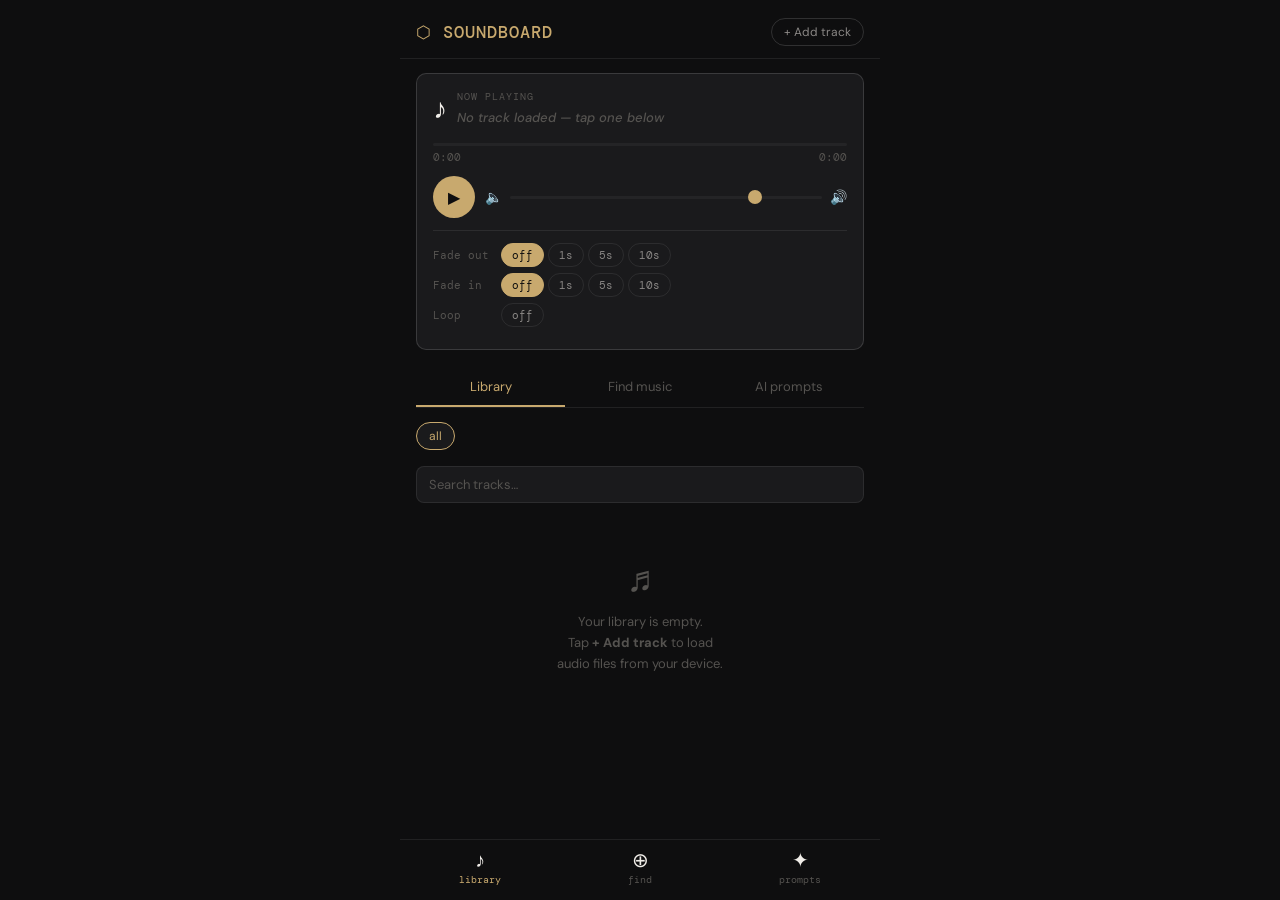
==== music-box/index.html @ cb4b1daf "first commit" ====
<!DOCTYPE html>
<html lang="en">
<head>
<meta charset="UTF-8">
<meta name="viewport" content="width=device-width, initial-scale=1, viewport-fit=cover">
<meta name="apple-mobile-web-app-capable" content="yes">
<meta name="apple-mobile-web-app-status-bar-style" content="black-translucent">
<meta name="theme-color" content="#0e0e0f">
<title>Soundboard</title>
<link rel="manifest" href="manifest.json">
<link href="https://fonts.googleapis.com/css2?family=DM+Mono:wght@400;500&family=DM+Sans:wght@300;400;500&display=swap" rel="stylesheet">
<style>
  :root {
    --bg: #0e0e0f;
    --surface: #1a1a1c;
    --surface2: #242426;
    --border: rgba(255,255,255,0.08);
    --border2: rgba(255,255,255,0.14);
    --text: #f0ede8;
    --text2: #8a8785;
    --text3: #555350;
    --accent: #c8a96e;
    --accent2: #e8c98e;
    --danger: #e06060;
    --success: #6ec87a;
    --info: #6ea8c8;
    --mono: 'DM Mono', monospace;
    --sans: 'DM Sans', sans-serif;
    --r: 10px;
    --safe-bottom: env(safe-area-inset-bottom, 0px);
  }

  * { box-sizing: border-box; margin: 0; padding: 0; -webkit-tap-highlight-color: transparent; }

  body {
    font-family: var(--sans);
    background: var(--bg);
    color: var(--text);
    min-height: 100dvh;
    max-width: 480px;
    margin: 0 auto;
    overflow-x: hidden;
  }

  /* ── layout ── */
  .app { display: flex; flex-direction: column; height: 100dvh; }
  .scrollable { flex: 1; overflow-y: auto; padding: 0 16px; }
  .scrollable::-webkit-scrollbar { display: none; }

  /* ── header ── */
  .header {
    padding: 18px 16px 12px;
    padding-top: calc(18px + env(safe-area-inset-top, 0px));
    display: flex; align-items: center; justify-content: space-between;
    border-bottom: 0.5px solid var(--border);
    position: sticky; top: 0; z-index: 10;
    background: var(--bg);
  }
  .header h1 { font-family: var(--mono); font-size: 17px; font-weight: 500; letter-spacing: 0.06em; color: var(--accent); }
  .header-right { display: flex; gap: 8px; align-items: center; }

  /* ── buttons ── */
  .btn { font-family: var(--sans); cursor: pointer; border: none; transition: opacity 0.15s, transform 0.1s; }
  .btn:active { transform: scale(0.96); opacity: 0.8; }
  .btn-ghost { background: transparent; border: 0.5px solid var(--border2); border-radius: 20px; padding: 5px 12px; font-size: 12px; color: var(--text2); }
  .btn-ghost:hover { border-color: var(--accent); color: var(--accent); }
  .btn-accent { background: var(--accent); color: #0e0e0f; border-radius: 20px; padding: 6px 14px; font-size: 13px; font-weight: 500; }
  .btn-icon { background: transparent; padding: 6px; border-radius: 8px; font-size: 18px; color: var(--text2); }
  .btn-icon:hover { color: var(--text); background: var(--surface2); }

  /* ── now playing ── */
  .now-playing {
    margin: 14px 0;
    background: var(--surface);
    border: 0.5px solid var(--border2);
    border-radius: var(--r);
    padding: 16px;
  }
  .np-top { display: flex; align-items: flex-start; justify-content: space-between; margin-bottom: 14px; }
  .np-icon { font-size: 28px; margin-right: 10px; flex-shrink: 0; }
  .np-info { flex: 1; min-width: 0; }
  .np-label { font-size: 10px; color: var(--text3); font-family: var(--mono); letter-spacing: 0.1em; text-transform: uppercase; margin-bottom: 3px; }
  .np-title { font-size: 16px; font-weight: 500; color: var(--text); white-space: nowrap; overflow: hidden; text-overflow: ellipsis; }
  .np-meta { font-size: 12px; color: var(--text2); margin-top: 2px; }
  .np-empty { font-size: 13px; color: var(--text3); font-style: italic; padding: 8px 0; }

  /* progress */
  .progress-wrap { margin: 0 0 12px; }
  .progress-bar {
    height: 3px; background: var(--surface2); border-radius: 2px;
    cursor: pointer; position: relative; margin-bottom: 4px;
  }
  .progress-fill {
    height: 100%; background: var(--accent); border-radius: 2px;
    width: 0%; transition: width 0.5s linear; pointer-events: none;
  }
  .progress-times { display: flex; justify-content: space-between; font-size: 11px; color: var(--text3); font-family: var(--mono); }

  /* transport */
  .transport { display: flex; align-items: center; gap: 10px; margin-bottom: 12px; }
  .btn-play {
    width: 42px; height: 42px; border-radius: 50%;
    background: var(--accent); color: #0e0e0f;
    font-size: 16px; display: flex; align-items: center; justify-content: center;
    border: none; cursor: pointer; flex-shrink: 0;
    transition: transform 0.1s, background 0.15s;
  }
  .btn-play:active { transform: scale(0.92); }
  .btn-play.playing { background: var(--accent2); }
  .vol-wrap { flex: 1; display: flex; align-items: center; gap: 8px; }
  .vol-icon { font-size: 14px; color: var(--text3); }
  input[type=range].vol-slider {
    flex: 1; -webkit-appearance: none; height: 3px;
    background: var(--surface2); border-radius: 2px; outline: none;
  }
  input[type=range].vol-slider::-webkit-slider-thumb {
    -webkit-appearance: none; width: 14px; height: 14px;
    background: var(--accent); border-radius: 50%; cursor: pointer;
  }

  /* fade controls */
  .fade-section { border-top: 0.5px solid var(--border); padding-top: 12px; }
  .fade-row { display: flex; align-items: center; gap: 6px; margin-bottom: 6px; }
  .fade-label { font-size: 11px; color: var(--text3); font-family: var(--mono); width: 62px; flex-shrink: 0; }
  .fade-btns { display: flex; gap: 4px; }
  .fade-btn {
    padding: 4px 10px; border-radius: 20px; font-size: 11px;
    background: transparent; border: 0.5px solid var(--border);
    color: var(--text2); cursor: pointer; transition: all 0.15s; font-family: var(--mono);
  }
  .fade-btn:hover { border-color: var(--accent); color: var(--accent); }
  .fade-btn.active { background: var(--accent); color: #0e0e0f; border-color: var(--accent); }

  /* ── tabs ── */
  .tabs { display: flex; gap: 0; border-bottom: 0.5px solid var(--border); margin-bottom: 14px; position: sticky; top: 57px; background: var(--bg); z-index: 9; padding-top: 4px; }
  .tab-btn {
    flex: 1; padding: 10px 8px; font-size: 13px; font-weight: 400;
    background: transparent; border: none; color: var(--text3); cursor: pointer;
    border-bottom: 2px solid transparent; transition: all 0.15s; font-family: var(--sans);
  }
  .tab-btn.active { color: var(--accent); border-bottom-color: var(--accent); }

  /* ── filter chips ── */
  .filters { display: flex; gap: 6px; overflow-x: auto; padding-bottom: 2px; margin-bottom: 14px; scrollbar-width: none; }
  .filters::-webkit-scrollbar { display: none; }
  .chip {
    padding: 5px 12px; border-radius: 20px; font-size: 12px;
    border: 0.5px solid var(--border); color: var(--text2);
    white-space: nowrap; cursor: pointer; background: transparent;
    transition: all 0.15s; font-family: var(--sans);
  }
  .chip:hover { border-color: var(--border2); color: var(--text); }
  .chip.active { background: var(--surface); border-color: var(--accent); color: var(--accent); }

  /* ── track list ── */
  .track-list { display: flex; flex-direction: column; gap: 2px; padding-bottom: 8px; }
  .track-item {
    display: flex; align-items: center; gap: 10px;
    padding: 10px 10px; border-radius: 8px;
    cursor: pointer; border: 0.5px solid transparent;
    transition: background 0.12s, border-color 0.12s;
  }
  .track-item:hover { background: var(--surface); }
  .track-item.active { background: var(--surface); border-color: var(--border2); }
  .track-icon { width: 36px; height: 36px; border-radius: 8px; background: var(--surface2); display: flex; align-items: center; justify-content: center; font-size: 16px; flex-shrink: 0; }
  .track-info { flex: 1; min-width: 0; }
  .track-name { font-size: 14px; color: var(--text); white-space: nowrap; overflow: hidden; text-overflow: ellipsis; }
  .track-tags { font-size: 11px; color: var(--text3); margin-top: 1px; font-family: var(--mono); }
  .track-dur { font-size: 11px; color: var(--text3); font-family: var(--mono); }
  .track-playing-dot { width: 6px; height: 6px; background: var(--accent); border-radius: 50%; flex-shrink: 0; }

  /* ── empty state ── */
  .empty-state { text-align: center; padding: 40px 20px; color: var(--text3); }
  .empty-state .big { font-size: 36px; margin-bottom: 10px; }
  .empty-state p { font-size: 13px; line-height: 1.6; }

  /* ── modal ── */
  .modal-overlay {
    position: fixed; inset: 0; background: rgba(0,0,0,0.7);
    display: flex; align-items: flex-end; justify-content: center;
    z-index: 100; animation: fadeIn 0.15s ease;
  }
  .modal {
    background: var(--surface); border-radius: 16px 16px 0 0;
    border: 0.5px solid var(--border2);
    padding: 20px 20px calc(20px + var(--safe-bottom));
    width: 100%; max-width: 480px;
    animation: slideUp 0.2s ease;
  }
  @keyframes fadeIn { from { opacity: 0; } to { opacity: 1; } }
  @keyframes slideUp { from { transform: translateY(30px); opacity: 0; } to { transform: translateY(0); opacity: 1; } }
  .modal h3 { font-size: 16px; font-weight: 500; margin-bottom: 4px; }
  .modal .sub { font-size: 13px; color: var(--text2); margin-bottom: 18px; }
  .modal-grid { display: grid; grid-template-columns: 1fr 1fr 1fr; gap: 8px; margin-bottom: 12px; }
  .modal-btn {
    padding: 12px 8px; border: 0.5px solid var(--border2); border-radius: 8px;
    font-size: 13px; cursor: pointer; text-align: center; background: var(--surface2);
    color: var(--text); font-family: var(--sans); transition: all 0.15s;
  }
  .modal-btn:hover { border-color: var(--accent); color: var(--accent); }
  .modal-btn .sub2 { font-size: 10px; color: var(--text3); font-family: var(--mono); margin-top: 2px; }
  .modal-cancel { width: 100%; padding: 12px; border: none; background: transparent; color: var(--text3); font-size: 13px; cursor: pointer; font-family: var(--sans); }

  /* ── add track form ── */
  .form-group { margin-bottom: 14px; }
  .form-label { font-size: 11px; color: var(--text3); font-family: var(--mono); letter-spacing: 0.08em; text-transform: uppercase; margin-bottom: 6px; display: block; }
  .form-input {
    width: 100%; padding: 10px 12px; background: var(--surface2); border: 0.5px solid var(--border);
    border-radius: 8px; color: var(--text); font-family: var(--sans); font-size: 14px; outline: none;
  }
  .form-input:focus { border-color: var(--accent); }
  .form-input::placeholder { color: var(--text3); }
  .file-btn {
    display: flex; align-items: center; gap: 10px; padding: 12px;
    background: var(--surface2); border: 0.5px dashed var(--border2); border-radius: 8px;
    cursor: pointer; width: 100%; color: var(--text2); font-size: 13px;
    transition: border-color 0.15s;
  }
  .file-btn:hover { border-color: var(--accent); color: var(--accent); }
  .tag-grid { display: flex; flex-wrap: wrap; gap: 6px; }
  .tag-pick { padding: 4px 10px; border-radius: 20px; font-size: 12px; border: 0.5px solid var(--border); color: var(--text2); cursor: pointer; background: transparent; font-family: var(--sans); }
  .tag-pick.sel { background: var(--accent); color: #0e0e0f; border-color: var(--accent); }

  /* ── find / prompts sections ── */
  .info-card { background: var(--surface); border: 0.5px solid var(--border); border-radius: var(--r); padding: 14px 16px; margin-bottom: 12px; }
  .info-card h3 { font-size: 14px; font-weight: 500; margin-bottom: 8px; color: var(--text); }
  .info-card p, .info-card li { font-size: 13px; color: var(--text2); line-height: 1.6; }
  .source-row { display: flex; flex-wrap: wrap; gap: 8px; margin-top: 10px; }
  .source-chip { padding: 6px 12px; border-radius: 20px; border: 0.5px solid var(--border2); font-size: 12px; color: var(--info); cursor: pointer; text-decoration: none; display: inline-block; }
  .source-chip:hover { border-color: var(--info); }
  .prompt-block { font-family: var(--mono); font-size: 12px; color: var(--text2); background: var(--surface2); border-radius: 8px; padding: 12px 14px; margin-bottom: 8px; line-height: 1.7; border-left: 2px solid var(--accent); }
  .search-row { display: flex; gap: 8px; margin-bottom: 12px; }
  .search-input {
    flex: 1; padding: 9px 12px; background: var(--surface); border: 0.5px solid var(--border);
    border-radius: 8px; color: var(--text); font-family: var(--sans); font-size: 13px; outline: none;
  }
  .search-input:focus { border-color: var(--accent); }
  .search-input::placeholder { color: var(--text3); }

  /* ── bottom nav ── */
  .bottom-nav {
    display: flex; border-top: 0.5px solid var(--border);
    padding-bottom: calc(8px + var(--safe-bottom));
    background: var(--bg); position: sticky; bottom: 0; z-index: 10;
  }
  .nav-item { flex: 1; display: flex; flex-direction: column; align-items: center; gap: 3px; padding: 10px 4px 6px; cursor: pointer; }
  .nav-icon { font-size: 20px; line-height: 1; }
  .nav-label { font-size: 10px; color: var(--text3); font-family: var(--mono); }
  .nav-item.active .nav-label { color: var(--accent); }

  /* section visibility */
  .section { display: none; }
  .section.visible { display: block; }

  /* ── toast ── */
  .toast {
    position: fixed; bottom: calc(80px + var(--safe-bottom)); left: 50%; transform: translateX(-50%);
    background: var(--surface2); border: 0.5px solid var(--border2); border-radius: 20px;
    padding: 8px 18px; font-size: 13px; color: var(--text); z-index: 200;
    animation: toastIn 0.2s ease, toastOut 0.3s ease 1.8s forwards; pointer-events: none;
  }
  @keyframes toastIn { from { opacity: 0; transform: translate(-50%, 10px); } to { opacity: 1; transform: translate(-50%, 0); } }
  @keyframes toastOut { to { opacity: 0; transform: translate(-50%, -8px); } }

  /* scrollbar for desktop testing */
  .scrollable { scrollbar-width: thin; scrollbar-color: var(--surface2) transparent; }
</style>
</head>
<body>
<div class="app">

  <!-- HEADER -->
  <div class="header">
    <h1>⬡ SOUNDBOARD</h1>
    <div class="header-right">
      <button class="btn btn-ghost" id="add-btn">+ Add track</button>
    </div>
  </div>

  <!-- SCROLLABLE CONTENT -->
  <div class="scrollable">

    <!-- NOW PLAYING -->
    <div class="now-playing" id="now-playing">
      <div class="np-top">
        <span class="np-icon" id="np-icon">♪</span>
        <div class="np-info">
          <div class="np-label">Now playing</div>
          <div class="np-title" id="np-title"><span class="np-empty">No track loaded — tap one below</span></div>
          <div class="np-meta" id="np-meta"></div>
        </div>
      </div>

      <div class="progress-wrap">
        <div class="progress-bar" id="progress-bar">
          <div class="progress-fill" id="progress-fill"></div>
        </div>
        <div class="progress-times">
          <span id="time-current">0:00</span>
          <span id="time-total">0:00</span>
        </div>
      </div>

      <div class="transport">
        <button class="btn-play" id="play-btn" onclick="togglePlay()">▶</button>
        <div class="vol-wrap">
          <span class="vol-icon">🔈</span>
          <input type="range" class="vol-slider" id="vol-slider" min="0" max="100" value="80" oninput="setVolume(this.value)">
          <span class="vol-icon">🔊</span>
        </div>
      </div>

      <div class="fade-section">
        <div class="fade-row">
          <span class="fade-label">Fade out</span>
          <div class="fade-btns" id="fade-out-btns">
            <button class="fade-btn active" onclick="setFadeOut(this,0)">off</button>
            <button class="fade-btn" onclick="setFadeOut(this,1)">1s</button>
            <button class="fade-btn" onclick="setFadeOut(this,5)">5s</button>
            <button class="fade-btn" onclick="setFadeOut(this,10)">10s</button>
          </div>
        </div>
        <div class="fade-row">
          <span class="fade-label">Fade in</span>
          <div class="fade-btns" id="fade-in-btns">
            <button class="fade-btn active" onclick="setFadeIn(this,0)">off</button>
            <button class="fade-btn" onclick="setFadeIn(this,1)">1s</button>
            <button class="fade-btn" onclick="setFadeIn(this,5)">5s</button>
            <button class="fade-btn" onclick="setFadeIn(this,10)">10s</button>
          </div>
        </div>
        <div class="fade-row">
          <span class="fade-label">Loop</span>
          <div class="fade-btns">
            <button class="fade-btn" id="loop-btn" onclick="toggleLoop(this)">off</button>
          </div>
        </div>
      </div>
    </div>

    <!-- TABS -->
    <div class="tabs">
      <button class="tab-btn active" onclick="switchTab(this,'library')">Library</button>
      <button class="tab-btn" onclick="switchTab(this,'find')">Find music</button>
      <button class="tab-btn" onclick="switchTab(this,'prompts')">AI prompts</button>
    </div>

    <!-- LIBRARY SECTION -->
    <div id="section-library" class="section visible">
      <div class="filters" id="filter-chips"></div>
      <div class="search-row">
        <input class="search-input" id="search-input" type="search" placeholder="Search tracks…" oninput="renderTracks()">
      </div>
      <div class="track-list" id="track-list"></div>
    </div>

    <!-- FIND MUSIC SECTION -->
    <div id="section-find" class="section">
      <div class="info-card">
        <h3>🆓 Free music sources</h3>
        <p>Royalty-free tracks you can download and add to your library:</p>
        <div class="source-row">
          <a class="source-chip" href="https://pixabay.com/music/" target="_blank">Pixabay Music</a>
          <a class="source-chip" href="https://freesound.org" target="_blank">Freesound.org</a>
          <a class="source-chip" href="https://incompetech.com/music/royalty-free/" target="_blank">Incompetech</a>
          <a class="source-chip" href="https://ccmixter.org" target="_blank">ccMixter</a>
          <a class="source-chip" href="https://freemusicarchive.org" target="_blank">Free Music Archive</a>
          <a class="source-chip" href="https://musopen.org" target="_blank">Musopen</a>
        </div>
      </div>
      <div class="info-card">
        <h3>🎯 Search terms by genre</h3>
        <p style="margin-bottom:10px">Use these on Pixabay, Freesound, or YouTube Audio Library:</p>
        <p>🤠 <b>Western</b> — <i>western saloon, cowboy, desert duel, frontier, old west</i></p>
        <p>🚀 <b>Sci-fi</b> — <i>space ambient, cyberpunk, futuristic, synthwave, cosmic</i></p>
        <p>⚔️ <b>Fantasy</b> — <i>epic orchestral, medieval, dungeon, tavern folk, dragon</i></p>
        <p>😱 <b>Horror</b> — <i>dark ambient, tension, suspense, thriller, eerie</i></p>
        <p>🌿 <b>Nature</b> — <i>peaceful forest, rain ambience, calm acoustic, pastoral</i></p>
        <p>🏙️ <b>Urban</b> — <i>jazz bar, city night, noir detective, lounge</i></p>
      </div>
      <div class="info-card">
        <h3>💡 Tips for Pixabay</h3>
        <ul style="padding-left:16px">
          <li>Filter by "Music" → search mood keywords</li>
          <li>Sort by "Most liked" for quality results</li>
          <li>Check duration — aim for 1-5 min loops</li>
          <li>Download as MP3 for best compatibility</li>
        </ul>
      </div>
    </div>

    <!-- AI PROMPTS SECTION -->
    <div id="section-prompts" class="section">
      <div class="info-card">
        <h3>🤖 AI music generators</h3>
        <p>Free tiers available on <b>Suno</b> (suno.com) and <b>Udio</b> (udio.com). Use the prompts below as a starting point. Paste them in and adjust.</p>
      </div>
      <div class="info-card">
        <h3>🤠 Western</h3>
      </div>
      <div class="prompt-block">"Tense western showdown, solo acoustic guitar, slow picking, minor key, dusty saloon atmosphere, building suspense, whistling wind, no drums, cinematic"</div>
      <div class="prompt-block">"Upbeat western town theme, banjo, fiddle, handclaps, major key, sunny afternoon, saloon piano, 130 BPM, joyful"</div>
      <div class="info-card" style="margin-top:14px">
        <h3>🚀 Sci-fi</h3>
      </div>
      <div class="prompt-block">"Deep space ambient tension, evolving synthesizer pads, low drone, metallic percussion, spacecraft interior hum, slowly building dread, 70 BPM"</div>
      <div class="prompt-block">"Cyberpunk action chase, aggressive synth bass, driving electronic drums, neon city night, 140 BPM, tense, industrial"</div>
      <div class="info-card" style="margin-top:14px">
        <h3>⚔️ Fantasy</h3>
      </div>
      <div class="prompt-block">"Epic fantasy battle, full orchestra, powerful brass fanfare, driving strings, choir, heroic, 120 BPM, cinematic, no vocals"</div>
      <div class="prompt-block">"Cozy medieval tavern, acoustic lute, gentle flute, light percussion, folk dance rhythm, warm and cheerful, 110 BPM"</div>
      <div class="prompt-block">"Dark dungeon atmosphere, deep cello, ominous drone, distant chains, minor key, slow and eerie, suspenseful ambient"</div>
      <div class="info-card" style="margin-top:14px">
        <h3>😱 Horror / Tense</h3>
      </div>
      <div class="prompt-block">"Psychological horror ambient, barely-there strings, dissonant tones, distant whispers, slow pulse, unsettling, no melody, building dread"</div>
      <div class="prompt-block">"Action horror pursuit, staccato strings, driving percussion, 150 BPM, urgent, dark orchestral, no vocals"</div>
      <div style="height:8px"></div>
    </div>

  </div><!-- end scrollable -->

  <!-- BOTTOM NAV -->
  <div class="bottom-nav">
    <div class="nav-item active" onclick="switchNav(this,'library')">
      <div class="nav-icon">♪</div>
      <div class="nav-label">library</div>
    </div>
    <div class="nav-item" onclick="switchNav(this,'find')">
      <div class="nav-icon">⊕</div>
      <div class="nav-label">find</div>
    </div>
    <div class="nav-item" onclick="switchNav(this,'prompts')">
      <div class="nav-icon">✦</div>
      <div class="nav-label">prompts</div>
    </div>
  </div>

</div><!-- end app -->


<!-- ═══════════════════════════════════════════
     MODALS (injected dynamically)
════════════════════════════════════════════ -->

<!-- SWITCH TRACK MODAL template -->
<template id="tpl-switch">
  <div class="modal-overlay" id="switch-modal">
    <div class="modal">
      <h3 id="switch-title">Switch to track?</h3>
      <div class="sub" id="switch-sub">A track is currently playing. How should we transition?</div>
      <div class="modal-grid">
        <button class="modal-btn" onclick="doSwitch('now')">
          Start now
          <div class="sub2">instant</div>
        </button>
        <button class="modal-btn" onclick="doSwitch(1)">
          Fade 1s
          <div class="sub2">quick</div>
        </button>
        <button class="modal-btn" onclick="doSwitch(5)">
          Fade 5s
          <div class="sub2">smooth</div>
        </button>
      </div>
      <button class="modal-cancel" onclick="closeModal('switch-modal')">Cancel</button>
    </div>
  </div>
</template>

<!-- ADD TRACK MODAL template -->
<template id="tpl-add">
  <div class="modal-overlay" id="add-modal">
    <div class="modal" style="padding-bottom:20px">
      <h3>Add track</h3>
      <div class="sub">Load an audio file from your device</div>

      <div class="form-group">
        <label class="form-label">Audio file</label>
        <label class="file-btn" for="file-input">
          <span style="font-size:20px">📁</span>
          <span id="file-label">Choose MP3, OGG, WAV, M4A…</span>
        </label>
        <input type="file" id="file-input" accept="audio/*" style="display:none" onchange="onFileChosen(this)">
      </div>

      <div class="form-group">
        <label class="form-label">Track name</label>
        <input class="form-input" id="track-name-input" type="text" placeholder="e.g. Desert Winds">
      </div>

      <div class="form-group">
        <label class="form-label">Genre</label>
        <div class="tag-grid" id="genre-picks">
          <button class="tag-pick" onclick="pickTag(this,'genre')">Western</button>
          <button class="tag-pick" onclick="pickTag(this,'genre')">Sci-fi</button>
          <button class="tag-pick" onclick="pickTag(this,'genre')">Fantasy</button>
          <button class="tag-pick" onclick="pickTag(this,'genre')">Horror</button>
          <button class="tag-pick" onclick="pickTag(this,'genre')">Nature</button>
          <button class="tag-pick" onclick="pickTag(this,'genre')">Urban</button>
          <button class="tag-pick" onclick="pickTag(this,'genre')">Historical</button>
          <button class="tag-pick" onclick="pickTag(this,'genre')">Other</button>
        </div>
      </div>

      <div class="form-group">
        <label class="form-label">Mood</label>
        <div class="tag-grid" id="mood-picks">
          <button class="tag-pick" onclick="pickTag(this,'mood')">Tense</button>
          <button class="tag-pick" onclick="pickTag(this,'mood')">Epic</button>
          <button class="tag-pick" onclick="pickTag(this,'mood')">Light</button>
          <button class="tag-pick" onclick="pickTag(this,'mood')">Joyful</button>
          <button class="tag-pick" onclick="pickTag(this,'mood')">Dark</button>
          <button class="tag-pick" onclick="pickTag(this,'mood')">Mysterious</button>
          <button class="tag-pick" onclick="pickTag(this,'mood')">Peaceful</button>
          <button class="tag-pick" onclick="pickTag(this,'mood')">Action</button>
        </div>
      </div>

      <div style="display:flex;gap:8px">
        <button class="modal-cancel" style="flex:0.4" onclick="closeModal('add-modal')">Cancel</button>
        <button class="btn btn-accent" style="flex:1;border-radius:8px;padding:12px" onclick="confirmAddTrack()">Add to library</button>
      </div>
    </div>
  </div>
</template>


<script>
// ══════════════════════════════════════════
// STATE
// ══════════════════════════════════════════
const ICONS = { Western:'🤠', 'Sci-fi':'🚀', Fantasy:'⚔️', Horror:'😱', Nature:'🌿', Urban:'🏙️', Historical:'🏛️', Other:'♪' };
const MOODS_COLOR = { Tense:'#c8a96e', Epic:'#e06060', Light:'#6ea8c8', Joyful:'#6ec87a', Dark:'#aa88cc', Mysterious:'#88aacc', Peaceful:'#88ccaa', Action:'#e08060' };

let library = JSON.parse(localStorage.getItem('sb_library') || '[]');
let audioContext = null;
let currentSource = null;
let gainNode = null;
let currentAudioBuffer = null;
let startedAt = 0;
let pausedAt = 0;
let isPlaying = false;
let currentTrackIdx = null;
let pendingTrackIdx = null;
let loopEnabled = false;
let fadeOutSecs = 0;
let fadeInSecs = 0;
let masterVolume = 0.8;
let progressTimer = null;
let fileMap = {}; // idx -> ObjectURL (session only)

// ══════════════════════════════════════════
// AUDIO ENGINE
// ══════════════════════════════════════════
function ensureCtx() {
  if (!audioContext) {
    audioContext = new (window.AudioContext || window.webkitAudioContext)();
    gainNode = audioContext.createGain();
    gainNode.connect(audioContext.destination);
    gainNode.gain.value = masterVolume;
  }
  if (audioContext.state === 'suspended') audioContext.resume();
}

function stopCurrent(fadeSecs, callback) {
  if (!currentSource) { if (callback) callback(); return; }
  const g = gainNode;
  if (fadeSecs > 0) {
    g.gain.setValueAtTime(g.gain.value, audioContext.currentTime);
    g.gain.linearRampToValueAtTime(0, audioContext.currentTime + fadeSecs);
    setTimeout(() => {
      try { currentSource.stop(); } catch(e){}
      currentSource = null;
      g.gain.setValueAtTime(masterVolume, audioContext.currentTime);
      if (callback) callback();
    }, fadeSecs * 1000);
  } else {
    try { currentSource.stop(); } catch(e){}
    currentSource = null;
    if (callback) callback();
  }
}

async function loadAndPlay(idx, offsetSecs) {
  const track = library[idx];
  if (!track) return;
  ensureCtx();
  const url = fileMap[idx];
  if (!url) { showToast('File not available this session — re-add track'); return; }

  try {
    const res = await fetch(url);
    const buf = await res.arrayBuffer();
    currentAudioBuffer = await audioContext.decodeAudioData(buf);
    playBuffer(offsetSecs || 0);
    currentTrackIdx = idx;
    updateNowPlaying();
    renderTracks();
  } catch(e) {
    showToast('Could not decode audio: ' + e.message);
  }
}

function playBuffer(offsetSecs) {
  if (!currentAudioBuffer) return;
  const src = audioContext.createBufferSource();
  src.buffer = currentAudioBuffer;
  src.loop = loopEnabled;
  src.connect(gainNode);

  gainNode.gain.cancelScheduledValues(audioContext.currentTime);
  if (fadeInSecs > 0) {
    gainNode.gain.setValueAtTime(0, audioContext.currentTime);
    gainNode.gain.linearRampToValueAtTime(masterVolume, audioContext.currentTime + fadeInSecs);
  } else {
    gainNode.gain.setValueAtTime(masterVolume, audioContext.currentTime);
  }

  src.start(0, offsetSecs);
  startedAt = audioContext.currentTime - offsetSecs;
  pausedAt = 0;
  currentSource = src;
  isPlaying = true;
  document.getElementById('play-btn').innerHTML = '⏸';
  document.getElementById('play-btn').classList.add('playing');

  src.onended = () => {
    if (isPlaying && !loopEnabled) {
      isPlaying = false;
      document.getElementById('play-btn').innerHTML = '▶';
      document.getElementById('play-btn').classList.remove('playing');
      pausedAt = 0;
    }
  };

  startProgressTimer();
}

function togglePlay() {
  if (currentTrackIdx === null) return;
  ensureCtx();
  if (isPlaying) {
    pausedAt = audioContext.currentTime - startedAt;
    stopCurrent(0);
    isPlaying = false;
    document.getElementById('play-btn').innerHTML = '▶';
    document.getElementById('play-btn').classList.remove('playing');
    clearInterval(progressTimer);
  } else {
    playBuffer(pausedAt);
  }
}

function setVolume(val) {
  masterVolume = val / 100;
  if (gainNode) gainNode.gain.setValueAtTime(masterVolume, audioContext.currentTime);
}

function setFadeOut(btn, secs) {
  fadeOutSecs = secs;
  btn.closest('.fade-btns').querySelectorAll('.fade-btn').forEach(b => b.classList.remove('active'));
  btn.classList.add('active');
}

function setFadeIn(btn, secs) {
  fadeInSecs = secs;
  btn.closest('.fade-btns').querySelectorAll('.fade-btn').forEach(b => b.classList.remove('active'));
  btn.classList.add('active');
}

function toggleLoop(btn) {
  loopEnabled = !loopEnabled;
  btn.textContent = loopEnabled ? 'on' : 'off';
  btn.classList.toggle('active', loopEnabled);
  if (currentSource) currentSource.loop = loopEnabled;
}

// ══════════════════════════════════════════
// PROGRESS BAR
// ══════════════════════════════════════════
function startProgressTimer() {
  clearInterval(progressTimer);
  progressTimer = setInterval(updateProgress, 250);
}

function updateProgress() {
  if (!audioContext || !currentAudioBuffer || !isPlaying) return;
  const elapsed = audioContext.currentTime - startedAt;
  const dur = currentAudioBuffer.duration;
  const pct = Math.min((elapsed / dur) * 100, 100);
  document.getElementById('progress-fill').style.width = pct + '%';
  document.getElementById('time-current').textContent = fmtTime(elapsed);
  document.getElementById('time-total').textContent = fmtTime(dur);
}

document.getElementById('progress-bar').addEventListener('click', function(e) {
  if (!currentAudioBuffer) return;
  ensureCtx();
  const rect = this.getBoundingClientRect();
  const pct = (e.clientX - rect.left) / rect.width;
  const offset = pct * currentAudioBuffer.duration;
  if (isPlaying) { stopCurrent(0); playBuffer(offset); }
  else { pausedAt = offset; }
});

function fmtTime(s) {
  s = Math.max(0, Math.floor(s));
  return Math.floor(s/60) + ':' + String(s%60).padStart(2,'0');
}

// ══════════════════════════════════════════
// TRACK SELECTION
// ══════════════════════════════════════════
function selectTrack(idx) {
  if (idx === currentTrackIdx && isPlaying) { togglePlay(); return; }
  if (isPlaying || currentTrackIdx !== null) {
    pendingTrackIdx = idx;
    const tpl = document.getElementById('tpl-switch').content.cloneNode(true);
    document.body.appendChild(tpl);
    document.getElementById('switch-title').textContent = 'Switch to "' + library[idx].name + '"?';
  } else {
    pendingTrackIdx = idx;
    doSwitch('now');
  }
}

function doSwitch(mode) {
  closeModal('switch-modal');
  const idx = pendingTrackIdx;
  if (isPlaying) {
    const fadeSecs = mode === 'now' ? 0 : mode;
    stopCurrent(fadeSecs, () => { loadAndPlay(idx, 0); });
  } else {
    loadAndPlay(idx, 0);
  }
}

// ══════════════════════════════════════════
// NOW PLAYING UI
// ══════════════════════════════════════════
function updateNowPlaying() {
  const t = library[currentTrackIdx];
  if (!t) return;
  document.getElementById('np-icon').textContent = ICONS[t.genre] || '♪';
  document.getElementById('np-title').textContent = t.name;
  document.getElementById('np-meta').textContent = (t.genre||'') + (t.mood ? ' · ' + t.mood : '');
}

// ══════════════════════════════════════════
// RENDER LIBRARY
// ══════════════════════════════════════════
let activeFilter = 'all';

function renderFilters() {
  const genres = [...new Set(library.map(t => t.genre).filter(Boolean))];
  const moods = [...new Set(library.map(t => t.mood).filter(Boolean))];
  const all = ['all', ...genres, ...moods];
  document.getElementById('filter-chips').innerHTML = all.map(f =>
    `<button class="chip${f === activeFilter ? ' active' : ''}" onclick="setFilter('${f}')">${f}</button>`
  ).join('');
}

function setFilter(f) {
  activeFilter = f;
  renderFilters();
  renderTracks();
}

function renderTracks() {
  const q = (document.getElementById('search-input')?.value || '').toLowerCase();
  const list = library.filter((t, i) => {
    const matchFilter = activeFilter === 'all' || t.genre === activeFilter || t.mood === activeFilter;
    const matchSearch = !q || t.name.toLowerCase().includes(q) || (t.genre||'').toLowerCase().includes(q) || (t.mood||'').toLowerCase().includes(q);
    return matchFilter && matchSearch;
  });

  const el = document.getElementById('track-list');
  if (library.length === 0) {
    el.innerHTML = `<div class="empty-state"><div class="big">♬</div><p>Your library is empty.<br>Tap <b>+ Add track</b> to load<br>audio files from your device.</p></div>`;
    return;
  }
  if (list.length === 0) {
    el.innerHTML = `<div class="empty-state"><div class="big">◌</div><p>No tracks match this filter.</p></div>`;
    return;
  }

  el.innerHTML = list.map(t => {
    const idx = library.indexOf(t);
    const isActive = idx === currentTrackIdx;
    const dot = isActive && isPlaying ? '<div class="track-playing-dot"></div>' : '';
    return `<div class="track-item${isActive ? ' active' : ''}" onclick="selectTrack(${idx})">
      <div class="track-icon">${ICONS[t.genre] || '♪'}</div>
      <div class="track-info">
        <div class="track-name">${t.name}</div>
        <div class="track-tags">${[t.genre, t.mood].filter(Boolean).join(' · ')}</div>
      </div>
      ${dot}
      <button class="btn btn-icon" onclick="event.stopPropagation();deleteTrack(${idx})" title="Remove">✕</button>
    </div>`;
  }).join('');
}

function deleteTrack(idx) {
  if (idx === currentTrackIdx) {
    stopCurrent(0);
    currentTrackIdx = null;
    currentAudioBuffer = null;
    isPlaying = false;
    document.getElementById('play-btn').innerHTML = '▶';
    document.getElementById('np-title').innerHTML = '<span class="np-empty">No track loaded</span>';
    document.getElementById('np-meta').textContent = '';
    document.getElementById('np-icon').textContent = '♪';
  }
  delete fileMap[idx];
  library.splice(idx, 1);
  // remap fileMap keys
  const newMap = {};
  Object.keys(fileMap).forEach(k => {
    const ki = parseInt(k);
    if (ki > idx) newMap[ki - 1] = fileMap[k];
    else newMap[k] = fileMap[k];
  });
  fileMap = newMap;
  if (currentTrackIdx > idx) currentTrackIdx--;
  saveLibrary();
  renderFilters();
  renderTracks();
}

// ══════════════════════════════════════════
// ADD TRACK
// ══════════════════════════════════════════
let pendingFile = null;
let pendingFileURL = null;

document.getElementById('add-btn').addEventListener('click', () => {
  pendingFile = null; pendingFileURL = null;
  const tpl = document.getElementById('tpl-add').content.cloneNode(true);
  document.body.appendChild(tpl);
});

function onFileChosen(input) {
  const file = input.files[0];
  if (!file) return;
  pendingFile = file;
  pendingFileURL = URL.createObjectURL(file);
  const label = document.getElementById('file-label');
  label.textContent = file.name;
  const nameInput = document.getElementById('track-name-input');
  if (!nameInput.value) {
    nameInput.value = file.name.replace(/\.[^.]+$/, '').replace(/[-_]/g, ' ');
  }
}

function pickTag(btn, type) {
  const grid = document.getElementById(type === 'genre' ? 'genre-picks' : 'mood-picks');
  grid.querySelectorAll('.tag-pick').forEach(b => b.classList.remove('sel'));
  btn.classList.add('sel');
}

function confirmAddTrack() {
  if (!pendingFile) { showToast('Please choose an audio file'); return; }
  const name = document.getElementById('track-name-input').value.trim() || pendingFile.name;
  const genre = document.querySelector('#genre-picks .sel')?.textContent || 'Other';
  const mood = document.querySelector('#mood-picks .sel')?.textContent || '';
  const idx = library.length;
  library.push({ name, genre, mood });
  fileMap[idx] = pendingFileURL;
  saveLibrary();
  closeModal('add-modal');
  renderFilters();
  renderTracks();
  showToast('Added "' + name + '"');
}

function saveLibrary() {
  // Save metadata only (not files — those are session blobs)
  localStorage.setItem('sb_library', JSON.stringify(library));
}

// ══════════════════════════════════════════
// UI HELPERS
// ══════════════════════════════════════════
function switchTab(btn, id) {
  document.querySelectorAll('.tab-btn').forEach(b => b.classList.remove('active'));
  btn.classList.add('active');
  document.querySelectorAll('.section').forEach(s => s.classList.remove('visible'));
  document.getElementById('section-' + id).classList.add('visible');
}

function switchNav(el, id) {
  document.querySelectorAll('.nav-item').forEach(n => n.classList.remove('active'));
  el.classList.add('active');
  const tabBtn = [...document.querySelectorAll('.tab-btn')].find(b => b.getAttribute('onclick')?.includes(id));
  if (tabBtn) switchTab(tabBtn, id);
}

function closeModal(id) {
  const el = document.getElementById(id);
  if (el) el.remove();
}

function showToast(msg) {
  const t = document.createElement('div');
  t.className = 'toast';
  t.textContent = msg;
  document.body.appendChild(t);
  setTimeout(() => t.remove(), 2200);
}

// ══════════════════════════════════════════
// SERVICE WORKER
// ══════════════════════════════════════════
if ('serviceWorker' in navigator) {
  navigator.serviceWorker.register('./sw.js').catch(() => {});
}

// ══════════════════════════════════════════
// INIT
// ══════════════════════════════════════════
renderFilters();
renderTracks();
</script>
</body>
</html>
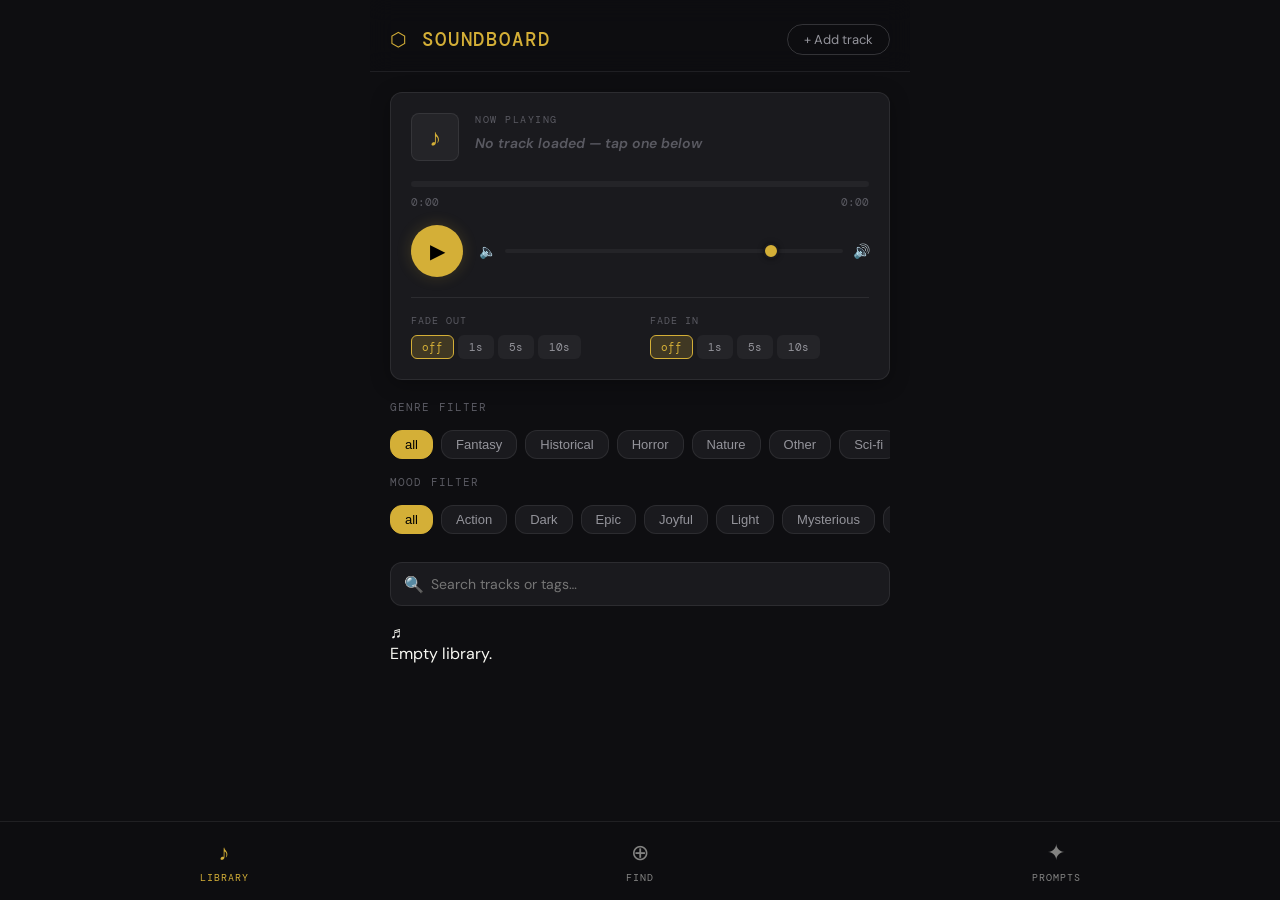
==== commit 128d1bfb: "feat: split code and trying some persistence" ====
--- a/music-box/index.html
+++ b/music-box/index.html
@@ -1,927 +1,215 @@
 <!DOCTYPE html>
 <html lang="en">
+
 <head>
-<meta charset="UTF-8">
-<meta name="viewport" content="width=device-width, initial-scale=1, viewport-fit=cover">
-<meta name="apple-mobile-web-app-capable" content="yes">
-<meta name="apple-mobile-web-app-status-bar-style" content="black-translucent">
-<meta name="theme-color" content="#0e0e0f">
-<title>Soundboard</title>
-<link rel="manifest" href="manifest.json">
-<link href="https://fonts.googleapis.com/css2?family=DM+Mono:wght@400;500&family=DM+Sans:wght@300;400;500&display=swap" rel="stylesheet">
-<style>
-  :root {
-    --bg: #0e0e0f;
-    --surface: #1a1a1c;
-    --surface2: #242426;
-    --border: rgba(255,255,255,0.08);
-    --border2: rgba(255,255,255,0.14);
-    --text: #f0ede8;
-    --text2: #8a8785;
-    --text3: #555350;
-    --accent: #c8a96e;
-    --accent2: #e8c98e;
-    --danger: #e06060;
-    --success: #6ec87a;
-    --info: #6ea8c8;
-    --mono: 'DM Mono', monospace;
-    --sans: 'DM Sans', sans-serif;
-    --r: 10px;
-    --safe-bottom: env(safe-area-inset-bottom, 0px);
-  }
-
-  * { box-sizing: border-box; margin: 0; padding: 0; -webkit-tap-highlight-color: transparent; }
-
-  body {
-    font-family: var(--sans);
-    background: var(--bg);
-    color: var(--text);
-    min-height: 100dvh;
-    max-width: 480px;
-    margin: 0 auto;
-    overflow-x: hidden;
-  }
-
-  /* ── layout ── */
-  .app { display: flex; flex-direction: column; height: 100dvh; }
-  .scrollable { flex: 1; overflow-y: auto; padding: 0 16px; }
-  .scrollable::-webkit-scrollbar { display: none; }
-
-  /* ── header ── */
-  .header {
-    padding: 18px 16px 12px;
-    padding-top: calc(18px + env(safe-area-inset-top, 0px));
-    display: flex; align-items: center; justify-content: space-between;
-    border-bottom: 0.5px solid var(--border);
-    position: sticky; top: 0; z-index: 10;
-    background: var(--bg);
-  }
-  .header h1 { font-family: var(--mono); font-size: 17px; font-weight: 500; letter-spacing: 0.06em; color: var(--accent); }
-  .header-right { display: flex; gap: 8px; align-items: center; }
-
-  /* ── buttons ── */
-  .btn { font-family: var(--sans); cursor: pointer; border: none; transition: opacity 0.15s, transform 0.1s; }
-  .btn:active { transform: scale(0.96); opacity: 0.8; }
-  .btn-ghost { background: transparent; border: 0.5px solid var(--border2); border-radius: 20px; padding: 5px 12px; font-size: 12px; color: var(--text2); }
-  .btn-ghost:hover { border-color: var(--accent); color: var(--accent); }
-  .btn-accent { background: var(--accent); color: #0e0e0f; border-radius: 20px; padding: 6px 14px; font-size: 13px; font-weight: 500; }
-  .btn-icon { background: transparent; padding: 6px; border-radius: 8px; font-size: 18px; color: var(--text2); }
-  .btn-icon:hover { color: var(--text); background: var(--surface2); }
-
-  /* ── now playing ── */
-  .now-playing {
-    margin: 14px 0;
-    background: var(--surface);
-    border: 0.5px solid var(--border2);
-    border-radius: var(--r);
-    padding: 16px;
-  }
-  .np-top { display: flex; align-items: flex-start; justify-content: space-between; margin-bottom: 14px; }
-  .np-icon { font-size: 28px; margin-right: 10px; flex-shrink: 0; }
-  .np-info { flex: 1; min-width: 0; }
-  .np-label { font-size: 10px; color: var(--text3); font-family: var(--mono); letter-spacing: 0.1em; text-transform: uppercase; margin-bottom: 3px; }
-  .np-title { font-size: 16px; font-weight: 500; color: var(--text); white-space: nowrap; overflow: hidden; text-overflow: ellipsis; }
-  .np-meta { font-size: 12px; color: var(--text2); margin-top: 2px; }
-  .np-empty { font-size: 13px; color: var(--text3); font-style: italic; padding: 8px 0; }
-
-  /* progress */
-  .progress-wrap { margin: 0 0 12px; }
-  .progress-bar {
-    height: 3px; background: var(--surface2); border-radius: 2px;
-    cursor: pointer; position: relative; margin-bottom: 4px;
-  }
-  .progress-fill {
-    height: 100%; background: var(--accent); border-radius: 2px;
-    width: 0%; transition: width 0.5s linear; pointer-events: none;
-  }
-  .progress-times { display: flex; justify-content: space-between; font-size: 11px; color: var(--text3); font-family: var(--mono); }
-
-  /* transport */
-  .transport { display: flex; align-items: center; gap: 10px; margin-bottom: 12px; }
-  .btn-play {
-    width: 42px; height: 42px; border-radius: 50%;
-    background: var(--accent); color: #0e0e0f;
-    font-size: 16px; display: flex; align-items: center; justify-content: center;
-    border: none; cursor: pointer; flex-shrink: 0;
-    transition: transform 0.1s, background 0.15s;
-  }
-  .btn-play:active { transform: scale(0.92); }
-  .btn-play.playing { background: var(--accent2); }
-  .vol-wrap { flex: 1; display: flex; align-items: center; gap: 8px; }
-  .vol-icon { font-size: 14px; color: var(--text3); }
-  input[type=range].vol-slider {
-    flex: 1; -webkit-appearance: none; height: 3px;
-    background: var(--surface2); border-radius: 2px; outline: none;
-  }
-  input[type=range].vol-slider::-webkit-slider-thumb {
-    -webkit-appearance: none; width: 14px; height: 14px;
-    background: var(--accent); border-radius: 50%; cursor: pointer;
-  }
-
-  /* fade controls */
-  .fade-section { border-top: 0.5px solid var(--border); padding-top: 12px; }
-  .fade-row { display: flex; align-items: center; gap: 6px; margin-bottom: 6px; }
-  .fade-label { font-size: 11px; color: var(--text3); font-family: var(--mono); width: 62px; flex-shrink: 0; }
-  .fade-btns { display: flex; gap: 4px; }
-  .fade-btn {
-    padding: 4px 10px; border-radius: 20px; font-size: 11px;
-    background: transparent; border: 0.5px solid var(--border);
-    color: var(--text2); cursor: pointer; transition: all 0.15s; font-family: var(--mono);
-  }
-  .fade-btn:hover { border-color: var(--accent); color: var(--accent); }
-  .fade-btn.active { background: var(--accent); color: #0e0e0f; border-color: var(--accent); }
-
-  /* ── tabs ── */
-  .tabs { display: flex; gap: 0; border-bottom: 0.5px solid var(--border); margin-bottom: 14px; position: sticky; top: 57px; background: var(--bg); z-index: 9; padding-top: 4px; }
-  .tab-btn {
-    flex: 1; padding: 10px 8px; font-size: 13px; font-weight: 400;
-    background: transparent; border: none; color: var(--text3); cursor: pointer;
-    border-bottom: 2px solid transparent; transition: all 0.15s; font-family: var(--sans);
-  }
-  .tab-btn.active { color: var(--accent); border-bottom-color: var(--accent); }
-
-  /* ── filter chips ── */
-  .filters { display: flex; gap: 6px; overflow-x: auto; padding-bottom: 2px; margin-bottom: 14px; scrollbar-width: none; }
-  .filters::-webkit-scrollbar { display: none; }
-  .chip {
-    padding: 5px 12px; border-radius: 20px; font-size: 12px;
-    border: 0.5px solid var(--border); color: var(--text2);
-    white-space: nowrap; cursor: pointer; background: transparent;
-    transition: all 0.15s; font-family: var(--sans);
-  }
-  .chip:hover { border-color: var(--border2); color: var(--text); }
-  .chip.active { background: var(--surface); border-color: var(--accent); color: var(--accent); }
-
-  /* ── track list ── */
-  .track-list { display: flex; flex-direction: column; gap: 2px; padding-bottom: 8px; }
-  .track-item {
-    display: flex; align-items: center; gap: 10px;
-    padding: 10px 10px; border-radius: 8px;
-    cursor: pointer; border: 0.5px solid transparent;
-    transition: background 0.12s, border-color 0.12s;
-  }
-  .track-item:hover { background: var(--surface); }
-  .track-item.active { background: var(--surface); border-color: var(--border2); }
-  .track-icon { width: 36px; height: 36px; border-radius: 8px; background: var(--surface2); display: flex; align-items: center; justify-content: center; font-size: 16px; flex-shrink: 0; }
-  .track-info { flex: 1; min-width: 0; }
-  .track-name { font-size: 14px; color: var(--text); white-space: nowrap; overflow: hidden; text-overflow: ellipsis; }
-  .track-tags { font-size: 11px; color: var(--text3); margin-top: 1px; font-family: var(--mono); }
-  .track-dur { font-size: 11px; color: var(--text3); font-family: var(--mono); }
-  .track-playing-dot { width: 6px; height: 6px; background: var(--accent); border-radius: 50%; flex-shrink: 0; }
-
-  /* ── empty state ── */
-  .empty-state { text-align: center; padding: 40px 20px; color: var(--text3); }
-  .empty-state .big { font-size: 36px; margin-bottom: 10px; }
-  .empty-state p { font-size: 13px; line-height: 1.6; }
-
-  /* ── modal ── */
-  .modal-overlay {
-    position: fixed; inset: 0; background: rgba(0,0,0,0.7);
-    display: flex; align-items: flex-end; justify-content: center;
-    z-index: 100; animation: fadeIn 0.15s ease;
-  }
-  .modal {
-    background: var(--surface); border-radius: 16px 16px 0 0;
-    border: 0.5px solid var(--border2);
-    padding: 20px 20px calc(20px + var(--safe-bottom));
-    width: 100%; max-width: 480px;
-    animation: slideUp 0.2s ease;
-  }
-  @keyframes fadeIn { from { opacity: 0; } to { opacity: 1; } }
-  @keyframes slideUp { from { transform: translateY(30px); opacity: 0; } to { transform: translateY(0); opacity: 1; } }
-  .modal h3 { font-size: 16px; font-weight: 500; margin-bottom: 4px; }
-  .modal .sub { font-size: 13px; color: var(--text2); margin-bottom: 18px; }
-  .modal-grid { display: grid; grid-template-columns: 1fr 1fr 1fr; gap: 8px; margin-bottom: 12px; }
-  .modal-btn {
-    padding: 12px 8px; border: 0.5px solid var(--border2); border-radius: 8px;
-    font-size: 13px; cursor: pointer; text-align: center; background: var(--surface2);
-    color: var(--text); font-family: var(--sans); transition: all 0.15s;
-  }
-  .modal-btn:hover { border-color: var(--accent); color: var(--accent); }
-  .modal-btn .sub2 { font-size: 10px; color: var(--text3); font-family: var(--mono); margin-top: 2px; }
-  .modal-cancel { width: 100%; padding: 12px; border: none; background: transparent; color: var(--text3); font-size: 13px; cursor: pointer; font-family: var(--sans); }
-
-  /* ── add track form ── */
-  .form-group { margin-bottom: 14px; }
-  .form-label { font-size: 11px; color: var(--text3); font-family: var(--mono); letter-spacing: 0.08em; text-transform: uppercase; margin-bottom: 6px; display: block; }
-  .form-input {
-    width: 100%; padding: 10px 12px; background: var(--surface2); border: 0.5px solid var(--border);
-    border-radius: 8px; color: var(--text); font-family: var(--sans); font-size: 14px; outline: none;
-  }
-  .form-input:focus { border-color: var(--accent); }
-  .form-input::placeholder { color: var(--text3); }
-  .file-btn {
-    display: flex; align-items: center; gap: 10px; padding: 12px;
-    background: var(--surface2); border: 0.5px dashed var(--border2); border-radius: 8px;
-    cursor: pointer; width: 100%; color: var(--text2); font-size: 13px;
-    transition: border-color 0.15s;
-  }
-  .file-btn:hover { border-color: var(--accent); color: var(--accent); }
-  .tag-grid { display: flex; flex-wrap: wrap; gap: 6px; }
-  .tag-pick { padding: 4px 10px; border-radius: 20px; font-size: 12px; border: 0.5px solid var(--border); color: var(--text2); cursor: pointer; background: transparent; font-family: var(--sans); }
-  .tag-pick.sel { background: var(--accent); color: #0e0e0f; border-color: var(--accent); }
-
-  /* ── find / prompts sections ── */
-  .info-card { background: var(--surface); border: 0.5px solid var(--border); border-radius: var(--r); padding: 14px 16px; margin-bottom: 12px; }
-  .info-card h3 { font-size: 14px; font-weight: 500; margin-bottom: 8px; color: var(--text); }
-  .info-card p, .info-card li { font-size: 13px; color: var(--text2); line-height: 1.6; }
-  .source-row { display: flex; flex-wrap: wrap; gap: 8px; margin-top: 10px; }
-  .source-chip { padding: 6px 12px; border-radius: 20px; border: 0.5px solid var(--border2); font-size: 12px; color: var(--info); cursor: pointer; text-decoration: none; display: inline-block; }
-  .source-chip:hover { border-color: var(--info); }
-  .prompt-block { font-family: var(--mono); font-size: 12px; color: var(--text2); background: var(--surface2); border-radius: 8px; padding: 12px 14px; margin-bottom: 8px; line-height: 1.7; border-left: 2px solid var(--accent); }
-  .search-row { display: flex; gap: 8px; margin-bottom: 12px; }
-  .search-input {
-    flex: 1; padding: 9px 12px; background: var(--surface); border: 0.5px solid var(--border);
-    border-radius: 8px; color: var(--text); font-family: var(--sans); font-size: 13px; outline: none;
-  }
-  .search-input:focus { border-color: var(--accent); }
-  .search-input::placeholder { color: var(--text3); }
-
-  /* ── bottom nav ── */
-  .bottom-nav {
-    display: flex; border-top: 0.5px solid var(--border);
-    padding-bottom: calc(8px + var(--safe-bottom));
-    background: var(--bg); position: sticky; bottom: 0; z-index: 10;
-  }
-  .nav-item { flex: 1; display: flex; flex-direction: column; align-items: center; gap: 3px; padding: 10px 4px 6px; cursor: pointer; }
-  .nav-icon { font-size: 20px; line-height: 1; }
-  .nav-label { font-size: 10px; color: var(--text3); font-family: var(--mono); }
-  .nav-item.active .nav-label { color: var(--accent); }
-
-  /* section visibility */
-  .section { display: none; }
-  .section.visible { display: block; }
-
-  /* ── toast ── */
-  .toast {
-    position: fixed; bottom: calc(80px + var(--safe-bottom)); left: 50%; transform: translateX(-50%);
-    background: var(--surface2); border: 0.5px solid var(--border2); border-radius: 20px;
-    padding: 8px 18px; font-size: 13px; color: var(--text); z-index: 200;
-    animation: toastIn 0.2s ease, toastOut 0.3s ease 1.8s forwards; pointer-events: none;
-  }
-  @keyframes toastIn { from { opacity: 0; transform: translate(-50%, 10px); } to { opacity: 1; transform: translate(-50%, 0); } }
-  @keyframes toastOut { to { opacity: 0; transform: translate(-50%, -8px); } }
-
-  /* scrollbar for desktop testing */
-  .scrollable { scrollbar-width: thin; scrollbar-color: var(--surface2) transparent; }
-</style>
+  <meta charset="UTF-8">
+  <meta name="viewport" content="width=device-width, initial-scale=1, viewport-fit=cover">
+  <meta name="apple-mobile-web-app-capable" content="yes">
+  <meta name="apple-mobile-web-app-status-bar-style" content="black-translucent">
+  <meta name="theme-color" content="#0e0e11">
+  <title>Soundboard PWA</title>
+
+  <link rel="manifest" href="manifest.json">
+  <link rel="icon" type="image/png" href="icon.png"> <!-- Assume icon.png exists or will be created -->
+
+  <link rel="preconnect" href="https://fonts.googleapis.com">
+  <link rel="preconnect" href="https://fonts.gstatic.com" crossorigin>
+  <link
+    href="https://fonts.googleapis.com/css2?family=DM+Mono:wght@400;500&family=DM+Sans:wght@300;400;500;600&display=swap"
+    rel="stylesheet">
+
+  <link rel="stylesheet" href="css/style.css">
 </head>
+
 <body>
-<div class="app">
-
-  <!-- HEADER -->
-  <div class="header">
-    <h1>⬡ SOUNDBOARD</h1>
-    <div class="header-right">
-      <button class="btn btn-ghost" id="add-btn">+ Add track</button>
+  <div class="app">
+
+    <!-- Header -->
+    <header class="header">
+      <h1>⬡ Soundboard</h1>
+      <div class="header-right">
+        <button class="btn btn-ghost" id="add-btn">+ Add track</button>
+      </div>
+    </header>
+
+    <!-- Main Content -->
+    <main class="scrollable">
+
+      <!-- Now Playing Card -->
+      <section class="now-playing" id="now-playing">
+        <div class="np-top">
+          <div class="np-icon" id="np-icon">♪</div>
+          <div class="np-info">
+            <p class="np-label">Now playing</p>
+            <h2 class="np-title" id="np-title">
+              <span class="np-empty" id="np-empty">No track loaded — tap one below</span>
+            </h2>
+            <div class="np-meta" id="np-meta"></div>
+          </div>
+        </div>
+
+        <div class="progress-wrap">
+          <div class="progress-bar-container" id="progress-bar">
+            <div class="progress-fill" id="progress-fill"></div>
+          </div>
+          <div class="progress-times">
+            <span id="time-current">0:00</span>
+            <span id="time-total">0:00</span>
+          </div>
+        </div>
+
+        <div class="transport">
+          <button class="btn-play-large" id="play-btn">▶</button>
+          <div class="vol-wrap">
+            <span class="vol-icon">🔈</span>
+            <input type="range" class="vol-slider" id="vol-slider" min="0" max="100" value="80">
+            <span class="vol-icon">🔊</span>
+          </div>
+        </div>
+
+        <div class="fade-section">
+          <div class="fade-group">
+            <span class="fade-label">Fade out</span>
+            <div class="fade-btns" id="fade-out-btns">
+              <button class="fade-btn active" onclick="window.UI.setFadeOut(this,0)">off</button>
+              <button class="fade-btn" onclick="window.UI.setFadeOut(this,1)">1s</button>
+              <button class="fade-btn" onclick="window.UI.setFadeOut(this,5)">5s</button>
+              <button class="fade-btn" onclick="window.UI.setFadeOut(this,10)">10s</button>
+            </div>
+          </div>
+          <div class="fade-group">
+            <span class="fade-label">Fade in</span>
+            <div class="fade-btns" id="fade-in-btns">
+              <button class="fade-btn active" onclick="window.UI.setFadeIn(this,0)">off</button>
+              <button class="fade-btn" onclick="window.UI.setFadeIn(this,1)">1s</button>
+              <button class="fade-btn" onclick="window.UI.setFadeIn(this,5)">5s</button>
+              <button class="fade-btn" onclick="window.UI.setFadeIn(this,10)">10s</button>
+            </div>
+          </div>
+        </div>
+      </section>
+
+      <!-- Sections Container -->
+      <div id="section-library" class="section active">
+
+        <!-- Dual Filters -->
+        <div class="filter-section">
+          <div class="filter-group">
+            <span class="form-label">Genre Filter</span>
+            <div class="filter-chips" id="genre-chips"></div>
+          </div>
+          <div class="filter-group">
+            <span class="form-label">Mood Filter</span>
+            <div class="filter-chips" id="mood-chips"></div>
+          </div>
+        </div>
+
+        <!-- Search Bar -->
+        <div class="search-container">
+          <span class="search-icon">🔍</span>
+          <input class="search-input" id="search-input" type="search" placeholder="Search tracks or tags…">
+        </div>
+
+        <!-- Track List -->
+        <div class="track-list" id="track-list"></div>
+      </div>
+
+      <div id="section-find" class="section">
+        <div class="info-card">
+          <h3>🆓 Free music sources</h3>
+          <p>Royalty-free tracks for your show:</p>
+          <div class="source-row" style="display:flex; flex-wrap:wrap; gap:8px; margin-top:10px;">
+            <a class="chip" style="text-decoration:none" href="https://pixabay.com/music/" target="_blank">Pixabay</a>
+            <a class="chip" style="text-decoration:none" href="https://freesound.org" target="_blank">Freesound</a>
+            <a class="chip" style="text-decoration:none" href="https://incompetech.com" target="_blank">Incompetech</a>
+          </div>
+        </div>
+      </div>
+
+      <div id="section-prompts" class="section">
+        <div class="info-card">
+          <h3>🤖 AI Music Prompts</h3>
+          <p>Generate unique tracks with Suno or Udio.</p>
+          <div class="prompt-block"
+            style="background:#222; padding:12px; border-radius:8px; margin-top:12px; font-size:13px; color:#aaa; font-family:monospace">
+            "Epic orchestral fantasy battle, dramatic brass, fast violins, choir, heroic, 120BPM"
+          </div>
+        </div>
+      </div>
+
+    </main>
+
+    <!-- Bottom Navigation -->
+    <nav class="bottom-nav">
+      <div class="nav-item active" data-section="library">
+        <div class="nav-icon">♪</div>
+        <div class="nav-label">Library</div>
+      </div>
+      <div class="nav-item" data-section="find">
+        <div class="nav-icon">⊕</div>
+        <div class="nav-label">Find</div>
+      </div>
+      <div class="nav-item" data-section="prompts">
+        <div class="nav-icon">✦</div>
+        <div class="nav-label">Prompts</div>
+      </div>
+    </nav>
+
+  </div>
+
+  <!-- Modal Templates -->
+  <template id="tpl-add">
+    <div class="modal-overlay">
+      <div class="modal">
+        <h3>Add Soundtrack</h3>
+        <p class="sub">Choose a file and tag it with multiple genres/moods</p>
+
+        <div class="form-group">
+          <label class="form-label">Audio File</label>
+          <div style="display:flex; gap:8px">
+            <div id="file-pick-area" class="btn-ghost"
+              style="flex:1; padding:20px; text-align:center; border: 1px dashed var(--border-strong); cursor:pointer"
+              onclick="document.getElementById('file-input').click()">
+              <span style="font-size:24px">📁</span>
+              <p id="file-label" style="font-size:12px; margin-top:8px">Standard Pick</p>
+            </div>
+            <div class="btn-ghost"
+              style="flex:1; padding:20px; text-align:center; border: 1px solid var(--accent); cursor:pointer"
+              onclick="window.UI.selectWithDirectAccess()">
+              <span style="font-size:24px">🔒</span>
+              <p style="font-size:12px; margin-top:8px">Persistent Mode (Chrome/Edge)</p>
+            </div>
+          </div>
+          <input type="file" id="file-input" accept="audio/*" style="display:none"
+            onchange="window.UI.onFileChosen(this)">
+          <p class="sub" style="margin-top:8px; font-size:10px">Persistent mode saves file location for reload.</p>
+        </div>
+
+        <div class="form-group">
+          <label class="form-label">Display Name</label>
+          <input class="form-input" id="track-name-input" type="text" placeholder="e.g. Saloon Duel">
+        </div>
+
+        <div class="form-group">
+          <label class="form-label">Genres (multiple)</label>
+          <div class="tag-pick-grid" id="genre-picks"></div>
+        </div>
+
+        <div class="form-group">
+          <label class="form-label">Moods (multiple)</label>
+          <div class="tag-pick-grid" id="mood-picks"></div>
+        </div>
+
+        <div style="display:flex; gap:12px; margin-top:24px;">
+          <button class="btn btn-ghost" style="flex:1" onclick="window.UI.closeModal()">Cancel</button>
+          <button class="btn btn-accent" style="flex:2" onclick="window.UI.confirmAddTrack()">Add to Library</button>
+        </div>
+      </div>
     </div>
-  </div>
-
-  <!-- SCROLLABLE CONTENT -->
-  <div class="scrollable">
-
-    <!-- NOW PLAYING -->
-    <div class="now-playing" id="now-playing">
-      <div class="np-top">
-        <span class="np-icon" id="np-icon">♪</span>
-        <div class="np-info">
-          <div class="np-label">Now playing</div>
-          <div class="np-title" id="np-title"><span class="np-empty">No track loaded — tap one below</span></div>
-          <div class="np-meta" id="np-meta"></div>
-        </div>
-      </div>
-
-      <div class="progress-wrap">
-        <div class="progress-bar" id="progress-bar">
-          <div class="progress-fill" id="progress-fill"></div>
-        </div>
-        <div class="progress-times">
-          <span id="time-current">0:00</span>
-          <span id="time-total">0:00</span>
-        </div>
-      </div>
-
-      <div class="transport">
-        <button class="btn-play" id="play-btn" onclick="togglePlay()">▶</button>
-        <div class="vol-wrap">
-          <span class="vol-icon">🔈</span>
-          <input type="range" class="vol-slider" id="vol-slider" min="0" max="100" value="80" oninput="setVolume(this.value)">
-          <span class="vol-icon">🔊</span>
-        </div>
-      </div>
-
-      <div class="fade-section">
-        <div class="fade-row">
-          <span class="fade-label">Fade out</span>
-          <div class="fade-btns" id="fade-out-btns">
-            <button class="fade-btn active" onclick="setFadeOut(this,0)">off</button>
-            <button class="fade-btn" onclick="setFadeOut(this,1)">1s</button>
-            <button class="fade-btn" onclick="setFadeOut(this,5)">5s</button>
-            <button class="fade-btn" onclick="setFadeOut(this,10)">10s</button>
-          </div>
-        </div>
-        <div class="fade-row">
-          <span class="fade-label">Fade in</span>
-          <div class="fade-btns" id="fade-in-btns">
-            <button class="fade-btn active" onclick="setFadeIn(this,0)">off</button>
-            <button class="fade-btn" onclick="setFadeIn(this,1)">1s</button>
-            <button class="fade-btn" onclick="setFadeIn(this,5)">5s</button>
-            <button class="fade-btn" onclick="setFadeIn(this,10)">10s</button>
-          </div>
-        </div>
-        <div class="fade-row">
-          <span class="fade-label">Loop</span>
-          <div class="fade-btns">
-            <button class="fade-btn" id="loop-btn" onclick="toggleLoop(this)">off</button>
-          </div>
-        </div>
-      </div>
-    </div>
-
-    <!-- TABS -->
-    <div class="tabs">
-      <button class="tab-btn active" onclick="switchTab(this,'library')">Library</button>
-      <button class="tab-btn" onclick="switchTab(this,'find')">Find music</button>
-      <button class="tab-btn" onclick="switchTab(this,'prompts')">AI prompts</button>
-    </div>
-
-    <!-- LIBRARY SECTION -->
-    <div id="section-library" class="section visible">
-      <div class="filters" id="filter-chips"></div>
-      <div class="search-row">
-        <input class="search-input" id="search-input" type="search" placeholder="Search tracks…" oninput="renderTracks()">
-      </div>
-      <div class="track-list" id="track-list"></div>
-    </div>
-
-    <!-- FIND MUSIC SECTION -->
-    <div id="section-find" class="section">
-      <div class="info-card">
-        <h3>🆓 Free music sources</h3>
-        <p>Royalty-free tracks you can download and add to your library:</p>
-        <div class="source-row">
-          <a class="source-chip" href="https://pixabay.com/music/" target="_blank">Pixabay Music</a>
-          <a class="source-chip" href="https://freesound.org" target="_blank">Freesound.org</a>
-          <a class="source-chip" href="https://incompetech.com/music/royalty-free/" target="_blank">Incompetech</a>
-          <a class="source-chip" href="https://ccmixter.org" target="_blank">ccMixter</a>
-          <a class="source-chip" href="https://freemusicarchive.org" target="_blank">Free Music Archive</a>
-          <a class="source-chip" href="https://musopen.org" target="_blank">Musopen</a>
-        </div>
-      </div>
-      <div class="info-card">
-        <h3>🎯 Search terms by genre</h3>
-        <p style="margin-bottom:10px">Use these on Pixabay, Freesound, or YouTube Audio Library:</p>
-        <p>🤠 <b>Western</b> — <i>western saloon, cowboy, desert duel, frontier, old west</i></p>
-        <p>🚀 <b>Sci-fi</b> — <i>space ambient, cyberpunk, futuristic, synthwave, cosmic</i></p>
-        <p>⚔️ <b>Fantasy</b> — <i>epic orchestral, medieval, dungeon, tavern folk, dragon</i></p>
-        <p>😱 <b>Horror</b> — <i>dark ambient, tension, suspense, thriller, eerie</i></p>
-        <p>🌿 <b>Nature</b> — <i>peaceful forest, rain ambience, calm acoustic, pastoral</i></p>
-        <p>🏙️ <b>Urban</b> — <i>jazz bar, city night, noir detective, lounge</i></p>
-      </div>
-      <div class="info-card">
-        <h3>💡 Tips for Pixabay</h3>
-        <ul style="padding-left:16px">
-          <li>Filter by "Music" → search mood keywords</li>
-          <li>Sort by "Most liked" for quality results</li>
-          <li>Check duration — aim for 1-5 min loops</li>
-          <li>Download as MP3 for best compatibility</li>
-        </ul>
-      </div>
-    </div>
-
-    <!-- AI PROMPTS SECTION -->
-    <div id="section-prompts" class="section">
-      <div class="info-card">
-        <h3>🤖 AI music generators</h3>
-        <p>Free tiers available on <b>Suno</b> (suno.com) and <b>Udio</b> (udio.com). Use the prompts below as a starting point. Paste them in and adjust.</p>
-      </div>
-      <div class="info-card">
-        <h3>🤠 Western</h3>
-      </div>
-      <div class="prompt-block">"Tense western showdown, solo acoustic guitar, slow picking, minor key, dusty saloon atmosphere, building suspense, whistling wind, no drums, cinematic"</div>
-      <div class="prompt-block">"Upbeat western town theme, banjo, fiddle, handclaps, major key, sunny afternoon, saloon piano, 130 BPM, joyful"</div>
-      <div class="info-card" style="margin-top:14px">
-        <h3>🚀 Sci-fi</h3>
-      </div>
-      <div class="prompt-block">"Deep space ambient tension, evolving synthesizer pads, low drone, metallic percussion, spacecraft interior hum, slowly building dread, 70 BPM"</div>
-      <div class="prompt-block">"Cyberpunk action chase, aggressive synth bass, driving electronic drums, neon city night, 140 BPM, tense, industrial"</div>
-      <div class="info-card" style="margin-top:14px">
-        <h3>⚔️ Fantasy</h3>
-      </div>
-      <div class="prompt-block">"Epic fantasy battle, full orchestra, powerful brass fanfare, driving strings, choir, heroic, 120 BPM, cinematic, no vocals"</div>
-      <div class="prompt-block">"Cozy medieval tavern, acoustic lute, gentle flute, light percussion, folk dance rhythm, warm and cheerful, 110 BPM"</div>
-      <div class="prompt-block">"Dark dungeon atmosphere, deep cello, ominous drone, distant chains, minor key, slow and eerie, suspenseful ambient"</div>
-      <div class="info-card" style="margin-top:14px">
-        <h3>😱 Horror / Tense</h3>
-      </div>
-      <div class="prompt-block">"Psychological horror ambient, barely-there strings, dissonant tones, distant whispers, slow pulse, unsettling, no melody, building dread"</div>
-      <div class="prompt-block">"Action horror pursuit, staccato strings, driving percussion, 150 BPM, urgent, dark orchestral, no vocals"</div>
-      <div style="height:8px"></div>
-    </div>
-
-  </div><!-- end scrollable -->
-
-  <!-- BOTTOM NAV -->
-  <div class="bottom-nav">
-    <div class="nav-item active" onclick="switchNav(this,'library')">
-      <div class="nav-icon">♪</div>
-      <div class="nav-label">library</div>
-    </div>
-    <div class="nav-item" onclick="switchNav(this,'find')">
-      <div class="nav-icon">⊕</div>
-      <div class="nav-label">find</div>
-    </div>
-    <div class="nav-item" onclick="switchNav(this,'prompts')">
-      <div class="nav-icon">✦</div>
-      <div class="nav-label">prompts</div>
-    </div>
-  </div>
-
-</div><!-- end app -->
-
-
-<!-- ═══════════════════════════════════════════
-     MODALS (injected dynamically)
-════════════════════════════════════════════ -->
-
-<!-- SWITCH TRACK MODAL template -->
-<template id="tpl-switch">
-  <div class="modal-overlay" id="switch-modal">
-    <div class="modal">
-      <h3 id="switch-title">Switch to track?</h3>
-      <div class="sub" id="switch-sub">A track is currently playing. How should we transition?</div>
-      <div class="modal-grid">
-        <button class="modal-btn" onclick="doSwitch('now')">
-          Start now
-          <div class="sub2">instant</div>
-        </button>
-        <button class="modal-btn" onclick="doSwitch(1)">
-          Fade 1s
-          <div class="sub2">quick</div>
-        </button>
-        <button class="modal-btn" onclick="doSwitch(5)">
-          Fade 5s
-          <div class="sub2">smooth</div>
-        </button>
-      </div>
-      <button class="modal-cancel" onclick="closeModal('switch-modal')">Cancel</button>
-    </div>
-  </div>
-</template>
-
-<!-- ADD TRACK MODAL template -->
-<template id="tpl-add">
-  <div class="modal-overlay" id="add-modal">
-    <div class="modal" style="padding-bottom:20px">
-      <h3>Add track</h3>
-      <div class="sub">Load an audio file from your device</div>
-
-      <div class="form-group">
-        <label class="form-label">Audio file</label>
-        <label class="file-btn" for="file-input">
-          <span style="font-size:20px">📁</span>
-          <span id="file-label">Choose MP3, OGG, WAV, M4A…</span>
-        </label>
-        <input type="file" id="file-input" accept="audio/*" style="display:none" onchange="onFileChosen(this)">
-      </div>
-
-      <div class="form-group">
-        <label class="form-label">Track name</label>
-        <input class="form-input" id="track-name-input" type="text" placeholder="e.g. Desert Winds">
-      </div>
-
-      <div class="form-group">
-        <label class="form-label">Genre</label>
-        <div class="tag-grid" id="genre-picks">
-          <button class="tag-pick" onclick="pickTag(this,'genre')">Western</button>
-          <button class="tag-pick" onclick="pickTag(this,'genre')">Sci-fi</button>
-          <button class="tag-pick" onclick="pickTag(this,'genre')">Fantasy</button>
-          <button class="tag-pick" onclick="pickTag(this,'genre')">Horror</button>
-          <button class="tag-pick" onclick="pickTag(this,'genre')">Nature</button>
-          <button class="tag-pick" onclick="pickTag(this,'genre')">Urban</button>
-          <button class="tag-pick" onclick="pickTag(this,'genre')">Historical</button>
-          <button class="tag-pick" onclick="pickTag(this,'genre')">Other</button>
-        </div>
-      </div>
-
-      <div class="form-group">
-        <label class="form-label">Mood</label>
-        <div class="tag-grid" id="mood-picks">
-          <button class="tag-pick" onclick="pickTag(this,'mood')">Tense</button>
-          <button class="tag-pick" onclick="pickTag(this,'mood')">Epic</button>
-          <button class="tag-pick" onclick="pickTag(this,'mood')">Light</button>
-          <button class="tag-pick" onclick="pickTag(this,'mood')">Joyful</button>
-          <button class="tag-pick" onclick="pickTag(this,'mood')">Dark</button>
-          <button class="tag-pick" onclick="pickTag(this,'mood')">Mysterious</button>
-          <button class="tag-pick" onclick="pickTag(this,'mood')">Peaceful</button>
-          <button class="tag-pick" onclick="pickTag(this,'mood')">Action</button>
-        </div>
-      </div>
-
-      <div style="display:flex;gap:8px">
-        <button class="modal-cancel" style="flex:0.4" onclick="closeModal('add-modal')">Cancel</button>
-        <button class="btn btn-accent" style="flex:1;border-radius:8px;padding:12px" onclick="confirmAddTrack()">Add to library</button>
-      </div>
-    </div>
-  </div>
-</template>
-
-
-<script>
-// ══════════════════════════════════════════
-// STATE
-// ══════════════════════════════════════════
-const ICONS = { Western:'🤠', 'Sci-fi':'🚀', Fantasy:'⚔️', Horror:'😱', Nature:'🌿', Urban:'🏙️', Historical:'🏛️', Other:'♪' };
-const MOODS_COLOR = { Tense:'#c8a96e', Epic:'#e06060', Light:'#6ea8c8', Joyful:'#6ec87a', Dark:'#aa88cc', Mysterious:'#88aacc', Peaceful:'#88ccaa', Action:'#e08060' };
-
-let library = JSON.parse(localStorage.getItem('sb_library') || '[]');
-let audioContext = null;
-let currentSource = null;
-let gainNode = null;
-let currentAudioBuffer = null;
-let startedAt = 0;
-let pausedAt = 0;
-let isPlaying = false;
-let currentTrackIdx = null;
-let pendingTrackIdx = null;
-let loopEnabled = false;
-let fadeOutSecs = 0;
-let fadeInSecs = 0;
-let masterVolume = 0.8;
-let progressTimer = null;
-let fileMap = {}; // idx -> ObjectURL (session only)
-
-// ══════════════════════════════════════════
-// AUDIO ENGINE
-// ══════════════════════════════════════════
-function ensureCtx() {
-  if (!audioContext) {
-    audioContext = new (window.AudioContext || window.webkitAudioContext)();
-    gainNode = audioContext.createGain();
-    gainNode.connect(audioContext.destination);
-    gainNode.gain.value = masterVolume;
-  }
-  if (audioContext.state === 'suspended') audioContext.resume();
-}
-
-function stopCurrent(fadeSecs, callback) {
-  if (!currentSource) { if (callback) callback(); return; }
-  const g = gainNode;
-  if (fadeSecs > 0) {
-    g.gain.setValueAtTime(g.gain.value, audioContext.currentTime);
-    g.gain.linearRampToValueAtTime(0, audioContext.currentTime + fadeSecs);
-    setTimeout(() => {
-      try { currentSource.stop(); } catch(e){}
-      currentSource = null;
-      g.gain.setValueAtTime(masterVolume, audioContext.currentTime);
-      if (callback) callback();
-    }, fadeSecs * 1000);
-  } else {
-    try { currentSource.stop(); } catch(e){}
-    currentSource = null;
-    if (callback) callback();
-  }
-}
-
-async function loadAndPlay(idx, offsetSecs) {
-  const track = library[idx];
-  if (!track) return;
-  ensureCtx();
-  const url = fileMap[idx];
-  if (!url) { showToast('File not available this session — re-add track'); return; }
-
-  try {
-    const res = await fetch(url);
-    const buf = await res.arrayBuffer();
-    currentAudioBuffer = await audioContext.decodeAudioData(buf);
-    playBuffer(offsetSecs || 0);
-    currentTrackIdx = idx;
-    updateNowPlaying();
-    renderTracks();
-  } catch(e) {
-    showToast('Could not decode audio: ' + e.message);
-  }
-}
-
-function playBuffer(offsetSecs) {
-  if (!currentAudioBuffer) return;
-  const src = audioContext.createBufferSource();
-  src.buffer = currentAudioBuffer;
-  src.loop = loopEnabled;
-  src.connect(gainNode);
-
-  gainNode.gain.cancelScheduledValues(audioContext.currentTime);
-  if (fadeInSecs > 0) {
-    gainNode.gain.setValueAtTime(0, audioContext.currentTime);
-    gainNode.gain.linearRampToValueAtTime(masterVolume, audioContext.currentTime + fadeInSecs);
-  } else {
-    gainNode.gain.setValueAtTime(masterVolume, audioContext.currentTime);
-  }
-
-  src.start(0, offsetSecs);
-  startedAt = audioContext.currentTime - offsetSecs;
-  pausedAt = 0;
-  currentSource = src;
-  isPlaying = true;
-  document.getElementById('play-btn').innerHTML = '⏸';
-  document.getElementById('play-btn').classList.add('playing');
-
-  src.onended = () => {
-    if (isPlaying && !loopEnabled) {
-      isPlaying = false;
-      document.getElementById('play-btn').innerHTML = '▶';
-      document.getElementById('play-btn').classList.remove('playing');
-      pausedAt = 0;
-    }
-  };
-
-  startProgressTimer();
-}
-
-function togglePlay() {
-  if (currentTrackIdx === null) return;
-  ensureCtx();
-  if (isPlaying) {
-    pausedAt = audioContext.currentTime - startedAt;
-    stopCurrent(0);
-    isPlaying = false;
-    document.getElementById('play-btn').innerHTML = '▶';
-    document.getElementById('play-btn').classList.remove('playing');
-    clearInterval(progressTimer);
-  } else {
-    playBuffer(pausedAt);
-  }
-}
-
-function setVolume(val) {
-  masterVolume = val / 100;
-  if (gainNode) gainNode.gain.setValueAtTime(masterVolume, audioContext.currentTime);
-}
-
-function setFadeOut(btn, secs) {
-  fadeOutSecs = secs;
-  btn.closest('.fade-btns').querySelectorAll('.fade-btn').forEach(b => b.classList.remove('active'));
-  btn.classList.add('active');
-}
-
-function setFadeIn(btn, secs) {
-  fadeInSecs = secs;
-  btn.closest('.fade-btns').querySelectorAll('.fade-btn').forEach(b => b.classList.remove('active'));
-  btn.classList.add('active');
-}
-
-function toggleLoop(btn) {
-  loopEnabled = !loopEnabled;
-  btn.textContent = loopEnabled ? 'on' : 'off';
-  btn.classList.toggle('active', loopEnabled);
-  if (currentSource) currentSource.loop = loopEnabled;
-}
-
-// ══════════════════════════════════════════
-// PROGRESS BAR
-// ══════════════════════════════════════════
-function startProgressTimer() {
-  clearInterval(progressTimer);
-  progressTimer = setInterval(updateProgress, 250);
-}
-
-function updateProgress() {
-  if (!audioContext || !currentAudioBuffer || !isPlaying) return;
-  const elapsed = audioContext.currentTime - startedAt;
-  const dur = currentAudioBuffer.duration;
-  const pct = Math.min((elapsed / dur) * 100, 100);
-  document.getElementById('progress-fill').style.width = pct + '%';
-  document.getElementById('time-current').textContent = fmtTime(elapsed);
-  document.getElementById('time-total').textContent = fmtTime(dur);
-}
-
-document.getElementById('progress-bar').addEventListener('click', function(e) {
-  if (!currentAudioBuffer) return;
-  ensureCtx();
-  const rect = this.getBoundingClientRect();
-  const pct = (e.clientX - rect.left) / rect.width;
-  const offset = pct * currentAudioBuffer.duration;
-  if (isPlaying) { stopCurrent(0); playBuffer(offset); }
-  else { pausedAt = offset; }
-});
-
-function fmtTime(s) {
-  s = Math.max(0, Math.floor(s));
-  return Math.floor(s/60) + ':' + String(s%60).padStart(2,'0');
-}
-
-// ══════════════════════════════════════════
-// TRACK SELECTION
-// ══════════════════════════════════════════
-function selectTrack(idx) {
-  if (idx === currentTrackIdx && isPlaying) { togglePlay(); return; }
-  if (isPlaying || currentTrackIdx !== null) {
-    pendingTrackIdx = idx;
-    const tpl = document.getElementById('tpl-switch').content.cloneNode(true);
-    document.body.appendChild(tpl);
-    document.getElementById('switch-title').textContent = 'Switch to "' + library[idx].name + '"?';
-  } else {
-    pendingTrackIdx = idx;
-    doSwitch('now');
-  }
-}
-
-function doSwitch(mode) {
-  closeModal('switch-modal');
-  const idx = pendingTrackIdx;
-  if (isPlaying) {
-    const fadeSecs = mode === 'now' ? 0 : mode;
-    stopCurrent(fadeSecs, () => { loadAndPlay(idx, 0); });
-  } else {
-    loadAndPlay(idx, 0);
-  }
-}
-
-// ══════════════════════════════════════════
-// NOW PLAYING UI
-// ══════════════════════════════════════════
-function updateNowPlaying() {
-  const t = library[currentTrackIdx];
-  if (!t) return;
-  document.getElementById('np-icon').textContent = ICONS[t.genre] || '♪';
-  document.getElementById('np-title').textContent = t.name;
-  document.getElementById('np-meta').textContent = (t.genre||'') + (t.mood ? ' · ' + t.mood : '');
-}
-
-// ══════════════════════════════════════════
-// RENDER LIBRARY
-// ══════════════════════════════════════════
-let activeFilter = 'all';
-
-function renderFilters() {
-  const genres = [...new Set(library.map(t => t.genre).filter(Boolean))];
-  const moods = [...new Set(library.map(t => t.mood).filter(Boolean))];
-  const all = ['all', ...genres, ...moods];
-  document.getElementById('filter-chips').innerHTML = all.map(f =>
-    `<button class="chip${f === activeFilter ? ' active' : ''}" onclick="setFilter('${f}')">${f}</button>`
-  ).join('');
-}
-
-function setFilter(f) {
-  activeFilter = f;
-  renderFilters();
-  renderTracks();
-}
-
-function renderTracks() {
-  const q = (document.getElementById('search-input')?.value || '').toLowerCase();
-  const list = library.filter((t, i) => {
-    const matchFilter = activeFilter === 'all' || t.genre === activeFilter || t.mood === activeFilter;
-    const matchSearch = !q || t.name.toLowerCase().includes(q) || (t.genre||'').toLowerCase().includes(q) || (t.mood||'').toLowerCase().includes(q);
-    return matchFilter && matchSearch;
-  });
-
-  const el = document.getElementById('track-list');
-  if (library.length === 0) {
-    el.innerHTML = `<div class="empty-state"><div class="big">♬</div><p>Your library is empty.<br>Tap <b>+ Add track</b> to load<br>audio files from your device.</p></div>`;
-    return;
-  }
-  if (list.length === 0) {
-    el.innerHTML = `<div class="empty-state"><div class="big">◌</div><p>No tracks match this filter.</p></div>`;
-    return;
-  }
-
-  el.innerHTML = list.map(t => {
-    const idx = library.indexOf(t);
-    const isActive = idx === currentTrackIdx;
-    const dot = isActive && isPlaying ? '<div class="track-playing-dot"></div>' : '';
-    return `<div class="track-item${isActive ? ' active' : ''}" onclick="selectTrack(${idx})">
-      <div class="track-icon">${ICONS[t.genre] || '♪'}</div>
-      <div class="track-info">
-        <div class="track-name">${t.name}</div>
-        <div class="track-tags">${[t.genre, t.mood].filter(Boolean).join(' · ')}</div>
-      </div>
-      ${dot}
-      <button class="btn btn-icon" onclick="event.stopPropagation();deleteTrack(${idx})" title="Remove">✕</button>
-    </div>`;
-  }).join('');
-}
-
-function deleteTrack(idx) {
-  if (idx === currentTrackIdx) {
-    stopCurrent(0);
-    currentTrackIdx = null;
-    currentAudioBuffer = null;
-    isPlaying = false;
-    document.getElementById('play-btn').innerHTML = '▶';
-    document.getElementById('np-title').innerHTML = '<span class="np-empty">No track loaded</span>';
-    document.getElementById('np-meta').textContent = '';
-    document.getElementById('np-icon').textContent = '♪';
-  }
-  delete fileMap[idx];
-  library.splice(idx, 1);
-  // remap fileMap keys
-  const newMap = {};
-  Object.keys(fileMap).forEach(k => {
-    const ki = parseInt(k);
-    if (ki > idx) newMap[ki - 1] = fileMap[k];
-    else newMap[k] = fileMap[k];
-  });
-  fileMap = newMap;
-  if (currentTrackIdx > idx) currentTrackIdx--;
-  saveLibrary();
-  renderFilters();
-  renderTracks();
-}
-
-// ══════════════════════════════════════════
-// ADD TRACK
-// ══════════════════════════════════════════
-let pendingFile = null;
-let pendingFileURL = null;
-
-document.getElementById('add-btn').addEventListener('click', () => {
-  pendingFile = null; pendingFileURL = null;
-  const tpl = document.getElementById('tpl-add').content.cloneNode(true);
-  document.body.appendChild(tpl);
-});
-
-function onFileChosen(input) {
-  const file = input.files[0];
-  if (!file) return;
-  pendingFile = file;
-  pendingFileURL = URL.createObjectURL(file);
-  const label = document.getElementById('file-label');
-  label.textContent = file.name;
-  const nameInput = document.getElementById('track-name-input');
-  if (!nameInput.value) {
-    nameInput.value = file.name.replace(/\.[^.]+$/, '').replace(/[-_]/g, ' ');
-  }
-}
-
-function pickTag(btn, type) {
-  const grid = document.getElementById(type === 'genre' ? 'genre-picks' : 'mood-picks');
-  grid.querySelectorAll('.tag-pick').forEach(b => b.classList.remove('sel'));
-  btn.classList.add('sel');
-}
-
-function confirmAddTrack() {
-  if (!pendingFile) { showToast('Please choose an audio file'); return; }
-  const name = document.getElementById('track-name-input').value.trim() || pendingFile.name;
-  const genre = document.querySelector('#genre-picks .sel')?.textContent || 'Other';
-  const mood = document.querySelector('#mood-picks .sel')?.textContent || '';
-  const idx = library.length;
-  library.push({ name, genre, mood });
-  fileMap[idx] = pendingFileURL;
-  saveLibrary();
-  closeModal('add-modal');
-  renderFilters();
-  renderTracks();
-  showToast('Added "' + name + '"');
-}
-
-function saveLibrary() {
-  // Save metadata only (not files — those are session blobs)
-  localStorage.setItem('sb_library', JSON.stringify(library));
-}
-
-// ══════════════════════════════════════════
-// UI HELPERS
-// ══════════════════════════════════════════
-function switchTab(btn, id) {
-  document.querySelectorAll('.tab-btn').forEach(b => b.classList.remove('active'));
-  btn.classList.add('active');
-  document.querySelectorAll('.section').forEach(s => s.classList.remove('visible'));
-  document.getElementById('section-' + id).classList.add('visible');
-}
-
-function switchNav(el, id) {
-  document.querySelectorAll('.nav-item').forEach(n => n.classList.remove('active'));
-  el.classList.add('active');
-  const tabBtn = [...document.querySelectorAll('.tab-btn')].find(b => b.getAttribute('onclick')?.includes(id));
-  if (tabBtn) switchTab(tabBtn, id);
-}
-
-function closeModal(id) {
-  const el = document.getElementById(id);
-  if (el) el.remove();
-}
-
-function showToast(msg) {
-  const t = document.createElement('div');
-  t.className = 'toast';
-  t.textContent = msg;
-  document.body.appendChild(t);
-  setTimeout(() => t.remove(), 2200);
-}
-
-// ══════════════════════════════════════════
-// SERVICE WORKER
-// ══════════════════════════════════════════
-if ('serviceWorker' in navigator) {
-  navigator.serviceWorker.register('./sw.js').catch(() => {});
-}
-
-// ══════════════════════════════════════════
-// INIT
-// ══════════════════════════════════════════
-renderFilters();
-renderTracks();
-</script>
+  </template>
+
+  <!-- Load Modules -->
+  <script type="module" src="js/app.js"></script>
 </body>
-</html>
+
+</html>
--- a/music-box/css/style.css
+++ b/music-box/css/style.css
@@ -0,0 +1,715 @@
+:root {
+  --bg: #0e0e11;
+  --surface: #1a1a1e;
+  --surface-hover: #242428;
+  --surface-active: #2a2a2e;
+  --border: rgba(255, 255, 255, 0.08);
+  --border-strong: rgba(255, 255, 255, 0.16);
+  --text: #f8f8f2;
+  --text-dim: #94949b;
+  --text-muted: #5a5a62;
+  --accent: #d4af37; /* Metallic Gold */
+  --accent-glow: rgba(212, 175, 55, 0.2);
+  --danger: #ff5555;
+  --success: #50fa7b;
+  --info: #8be9fd;
+  --mono: 'DM Mono', monospace;
+  --sans: 'DM Sans', sans-serif;
+  --radius-sm: 8px;
+  --radius-md: 12px;
+  --radius-lg: 20px;
+  --safe-top: env(safe-area-inset-top, 0px);
+  --safe-bottom: env(safe-area-inset-bottom, 0px);
+}
+
+* {
+  box-sizing: border-box;
+  margin: 0;
+  padding: 0;
+  -webkit-tap-highlight-color: transparent;
+}
+
+body {
+  font-family: var(--sans);
+  background: var(--bg);
+  color: var(--text);
+  min-height: 100dvh;
+  max-width: 540px; /* Slightly wider for better desktop presence */
+  margin: 0 auto;
+  overflow-x: hidden;
+  display: flex;
+  flex-direction: column;
+}
+
+/* ── App Layout ── */
+.app {
+  display: flex;
+  flex-direction: column;
+  height: 100dvh;
+}
+
+.scrollable {
+  flex: 1;
+  overflow-y: auto;
+  padding: 0 20px;
+  scrollbar-width: thin;
+  scrollbar-color: var(--border-strong) transparent;
+}
+
+.scrollable::-webkit-scrollbar {
+  width: 4px;
+}
+
+.scrollable::-webkit-scrollbar-thumb {
+  background: var(--border-strong);
+  border-radius: 10px;
+}
+
+/* ── Header ── */
+.header {
+  padding: 24px 20px 16px;
+  padding-top: calc(24px + var(--safe-top));
+  display: flex;
+  align-items: center;
+  justify-content: space-between;
+  background: rgba(14, 14, 17, 0.85);
+  backdrop-filter: blur(12px);
+  -webkit-backdrop-filter: blur(12px);
+  position: sticky;
+  top: 0;
+  z-index: 100;
+  border-bottom: 0.5px solid var(--border);
+}
+
+.header h1 {
+  font-family: var(--mono);
+  font-size: 19px;
+  font-weight: 500;
+  letter-spacing: 0.1em;
+  color: var(--accent);
+  text-transform: uppercase;
+}
+
+/* ── Buttons ── */
+.btn {
+  font-family: var(--sans);
+  cursor: pointer;
+  border: none;
+  transition: all 0.2s cubic-bezier(0.4, 0, 0.2, 1);
+  display: inline-flex;
+  align-items: center;
+  justify-content: center;
+  gap: 8px;
+}
+
+.btn:active {
+  transform: scale(0.96);
+}
+
+.btn-ghost {
+  background: transparent;
+  border: 1px solid var(--border-strong);
+  border-radius: 20px;
+  padding: 6px 16px;
+  font-size: 13px;
+  color: var(--text-dim);
+}
+
+.btn-ghost:hover {
+  border-color: var(--accent);
+  color: var(--accent);
+  background: var(--accent-glow);
+}
+
+.btn-accent {
+  background: var(--accent);
+  color: #000;
+  border-radius: 20px;
+  padding: 8px 18px;
+  font-size: 14px;
+  font-weight: 600;
+}
+
+.btn-accent:hover {
+  box-shadow: 0 0 15px var(--accent-glow);
+  transform: translateY(-1px);
+}
+
+.btn-icon {
+  background: transparent;
+  padding: 8px;
+  border-radius: 50%;
+  font-size: 18px;
+  color: var(--text-muted);
+}
+
+.btn-icon:hover {
+  color: var(--text);
+  background: var(--surface-hover);
+}
+
+/* ── Now Playing Card ── */
+.now-playing {
+  margin: 20px 0;
+  background: var(--surface);
+  border: 1px solid var(--border);
+  border-radius: var(--radius-md);
+  padding: 20px;
+  box-shadow: 0 4px 20px rgba(0, 0, 0, 0.3);
+}
+
+.np-top {
+  display: flex;
+  align-items: flex-start;
+  gap: 16px;
+  margin-bottom: 20px;
+}
+
+.np-icon {
+  width: 48px;
+  height: 48px;
+  background: var(--surface-hover);
+  border-radius: var(--radius-sm);
+  display: flex;
+  align-items: center;
+  justify-content: center;
+  font-size: 24px;
+  color: var(--accent);
+  border: 1px solid var(--border);
+}
+
+.np-info {
+  flex: 1;
+  min-width: 0;
+}
+
+.np-label {
+  font-size: 10px;
+  color: var(--text-muted);
+  font-family: var(--mono);
+  letter-spacing: 0.15em;
+  text-transform: uppercase;
+  margin-bottom: 4px;
+}
+
+.np-title {
+  font-size: 18px;
+  font-weight: 600;
+  color: var(--text);
+  white-space: nowrap;
+  overflow: hidden;
+  text-overflow: ellipsis;
+}
+
+.np-meta {
+  font-size: 13px;
+  color: var(--text-dim);
+  margin-top: 4px;
+}
+
+.np-empty {
+  font-size: 14px;
+  color: var(--text-muted);
+  font-style: italic;
+}
+
+/* Progress Section */
+.progress-wrap {
+  margin-bottom: 16px;
+}
+
+.progress-bar-container {
+  height: 6px;
+  background: var(--surface-hover);
+  border-radius: 4px;
+  cursor: pointer;
+  position: relative;
+  margin-bottom: 8px;
+  overflow: hidden;
+}
+
+.progress-fill {
+  height: 100%;
+  background: linear-gradient(90deg, var(--accent), #f4cf62);
+  border-radius: 4px;
+  width: 0%;
+  transition: width 0.1s linear;
+}
+
+.progress-times {
+  display: flex;
+  justify-content: space-between;
+  font-size: 11px;
+  color: var(--text-muted);
+  font-family: var(--mono);
+}
+
+/* Transport Controls */
+.transport {
+  display: flex;
+  align-items: center;
+  gap: 16px;
+  margin-bottom: 20px;
+}
+
+.btn-play-large {
+  width: 52px;
+  height: 52px;
+  border-radius: 50%;
+  background: var(--accent);
+  color: #000;
+  font-size: 20px;
+  border: none;
+  cursor: pointer;
+  display: flex;
+  align-items: center;
+  justify-content: center;
+  flex-shrink: 0;
+  box-shadow: 0 0 15px var(--accent-glow);
+}
+
+.btn-play-large.playing {
+  background: var(--text);
+}
+
+.vol-wrap {
+  flex: 1;
+  display: flex;
+  align-items: center;
+  gap: 10px;
+}
+
+.vol-icon {
+  font-size: 14px;
+  color: var(--text-muted);
+  width: 16px;
+}
+
+input[type=range].vol-slider {
+  flex: 1;
+  -webkit-appearance: none;
+  height: 4px;
+  background: var(--surface-hover);
+  border-radius: 2px;
+  outline: none;
+}
+
+input[type=range].vol-slider::-webkit-slider-thumb {
+  -webkit-appearance: none;
+  width: 16px;
+  height: 16px;
+  background: var(--accent);
+  border-radius: 50%;
+  cursor: pointer;
+  border: 2px solid var(--surface);
+  box-shadow: 0 0 5px rgba(0,0,0,0.5);
+}
+
+/* Fade Settings */
+.fade-section {
+  border-top: 1px solid var(--border);
+  padding-top: 16px;
+  display: grid;
+  grid-template-columns: 1fr 1fr;
+  gap: 20px;
+}
+
+.fade-group {
+  display: flex;
+  flex-direction: column;
+  gap: 8px;
+}
+
+.fade-label {
+  font-size: 10px;
+  color: var(--text-muted);
+  font-family: var(--mono);
+  text-transform: uppercase;
+  letter-spacing: 0.1em;
+}
+
+.fade-btns {
+  display: flex;
+  gap: 4px;
+  overflow-x: auto;
+  scrollbar-width: none;
+}
+
+.fade-btns::-webkit-scrollbar {
+  display: none;
+}
+
+.fade-btn {
+  padding: 4px 10px;
+  border-radius: 6px;
+  font-size: 11px;
+  background: var(--surface-hover);
+  border: 1px solid transparent;
+  color: var(--text-dim);
+  cursor: pointer;
+  transition: all 0.2s;
+  font-family: var(--mono);
+  flex-shrink: 0;
+}
+
+.fade-btn.active {
+  background: var(--accent-glow);
+  color: var(--accent);
+  border-color: var(--accent);
+}
+
+/* ── Filters Section ── */
+.filter-section {
+  margin: 16px 0 24px;
+  display: flex;
+  flex-direction: column;
+  gap: 12px;
+}
+
+.filter-group {
+  display: flex;
+  flex-direction: column;
+  gap: 8px;
+}
+
+.filter-chips {
+  display: flex;
+  gap: 8px;
+  overflow-x: auto;
+  padding-bottom: 4px;
+  scrollbar-width: none;
+}
+
+.filter-chips::-webkit-scrollbar {
+  display: none;
+}
+
+.chip {
+  padding: 6px 14px;
+  border-radius: 12px;
+  font-size: 13px;
+  background: var(--surface);
+  border: 1px solid var(--border);
+  color: var(--text-dim);
+  white-space: nowrap;
+  cursor: pointer;
+  transition: all 0.2s;
+}
+
+.chip:hover {
+  border-color: var(--border-strong);
+  color: var(--text);
+}
+
+.chip.active {
+  background: var(--accent);
+  color: #000;
+  border-color: var(--accent);
+  font-weight: 500;
+}
+
+/* Search Box */
+.search-container {
+  position: relative;
+  margin-bottom: 16px;
+}
+
+.search-input {
+  width: 100%;
+  padding: 12px 16px 12px 40px;
+  background: var(--surface);
+  border: 1px solid var(--border);
+  border-radius: var(--radius-md);
+  color: var(--text);
+  font-family: var(--sans);
+  font-size: 14px;
+  outline: none;
+  transition: border-color 0.2s;
+}
+
+.search-input:focus {
+  border-color: var(--accent);
+}
+
+.search-icon {
+  position: absolute;
+  left: 14px;
+  top: 50%;
+  transform: translateY(-50%);
+  color: var(--text-muted);
+  font-size: 16px;
+}
+
+/* ── Track List ── */
+.track-list {
+  display: flex;
+  flex-direction: column;
+  gap: 4px;
+  padding-bottom: 120px; /* Space for bottom nav */
+}
+
+.track-item {
+  display: flex;
+  align-items: center;
+  gap: 16px;
+  padding: 12px;
+  border-radius: var(--radius-md);
+  background: transparent;
+  cursor: pointer;
+  transition: all 0.2s;
+  border: 1px solid transparent;
+}
+
+.track-item:hover {
+  background: var(--surface);
+}
+
+.track-item.active {
+  background: var(--surface);
+  border-color: var(--border-strong);
+}
+
+.track-icon {
+  width: 44px;
+  height: 44px;
+  border-radius: var(--radius-sm);
+  background: var(--surface-hover);
+  display: flex;
+  align-items: center;
+  justify-content: center;
+  font-size: 20px;
+  flex-shrink: 0;
+  border: 1px solid var(--border);
+}
+
+.track-info {
+  flex: 1;
+  min-width: 0;
+}
+
+.track-name {
+  font-size: 15px;
+  font-weight: 500;
+  color: var(--text);
+  margin-bottom: 2px;
+  white-space: nowrap;
+  overflow: hidden;
+  text-overflow: ellipsis;
+}
+
+.track-tags {
+  display: flex;
+  flex-wrap: wrap;
+  gap: 4px;
+}
+
+.track-tag {
+  font-size: 10px;
+  font-family: var(--mono);
+  color: var(--text-muted);
+  background: var(--surface-hover);
+  padding: 2px 6px;
+  border-radius: 4px;
+}
+
+.track-playing-indicator {
+  width: 12px;
+  height: 12px;
+  position: relative;
+}
+
+.track-playing-indicator span {
+  display: inline-block;
+  width: 2px;
+  background: var(--accent);
+  position: absolute;
+  bottom: 0;
+  animation: bar-dance 1s ease-in-out infinite;
+}
+
+.track-playing-indicator span:nth-child(1) { left: 0; height: 60%; animation-delay: 0.1s; }
+.track-playing-indicator span:nth-child(2) { left: 4px; height: 100%; animation-delay: 0.3s; }
+.track-playing-indicator span:nth-child(3) { left: 8px; height: 40%; animation-delay: 0.5s; }
+
+@keyframes bar-dance {
+  0% { transform: scaleY(0.4); }
+  50% { transform: scaleY(1); }
+  100% { transform: scaleY(0.4); }
+}
+
+/* ── Modal ── */
+.modal-overlay {
+  position: fixed;
+  inset: 0;
+  background: rgba(0, 0, 0, 0.8);
+  backdrop-filter: blur(8px);
+  -webkit-backdrop-filter: blur(8px);
+  display: flex;
+  align-items: flex-end;
+  justify-content: center;
+  z-index: 1000;
+  animation: fade-in 0.2s ease-out;
+}
+
+.modal {
+  background: var(--surface);
+  border-radius: 24px 24px 0 0;
+  border: 1px solid var(--border-strong);
+  padding: 24px 24px calc(24px + var(--safe-bottom));
+  width: 100%;
+  max-width: 540px;
+  max-height: 90dvh;
+  overflow-y: auto;
+  animation: slide-up 0.3s cubic-bezier(0.16, 1, 0.3, 1);
+}
+
+@keyframes fade-in { from { opacity: 0; } to { opacity: 1; } }
+@keyframes slide-up { from { transform: translateY(100%); } to { transform: translateY(0); } }
+
+.modal h3 {
+  font-size: 20px;
+  font-weight: 600;
+  margin-bottom: 8px;
+  color: var(--text);
+}
+
+.modal .sub {
+  font-size: 14px;
+  color: var(--text-dim);
+  margin-bottom: 24px;
+}
+
+/* Form Groups */
+.form-group {
+  margin-bottom: 20px;
+}
+
+.form-label {
+  font-size: 11px;
+  color: var(--text-muted);
+  font-family: var(--mono);
+  text-transform: uppercase;
+  letter-spacing: 0.1em;
+  margin-bottom: 8px;
+  display: block;
+}
+
+.form-input {
+  width: 100%;
+  padding: 12px 14px;
+  background: var(--surface-hover);
+  border: 1px solid var(--border);
+  border-radius: var(--radius-sm);
+  color: var(--text);
+  font-family: var(--sans);
+  font-size: 15px;
+  outline: none;
+}
+
+.form-input:focus {
+  border-color: var(--accent);
+}
+
+.tag-pick-grid {
+  display: flex;
+  flex-wrap: wrap;
+  gap: 8px;
+}
+
+.tag-pick {
+  padding: 6px 12px;
+  border-radius: 8px;
+  font-size: 13px;
+  background: var(--surface-hover);
+  border: 1px solid var(--border);
+  color: var(--text-dim);
+  cursor: pointer;
+  transition: all 0.2s;
+}
+
+.tag-pick.active {
+  background: var(--accent-glow);
+  color: var(--accent);
+  border-color: var(--accent);
+}
+
+.tag-add-btn {
+  padding: 6px 12px;
+  border-radius: 8px;
+  font-size: 20px;
+  background: transparent;
+  border: 1px dashed var(--border-strong);
+  color: var(--text-muted);
+  cursor: pointer;
+  line-height:1;
+}
+
+/* ── Bottom Nav ── */
+.bottom-nav {
+  display: flex;
+  margin-top: auto;
+  background: rgba(14, 14, 17, 0.9);
+  backdrop-filter: blur(20px);
+  -webkit-backdrop-filter: blur(20px);
+  border-top: 1px solid var(--border);
+  padding: 8px 16px calc(8px + var(--safe-bottom));
+  position: absolute;
+  bottom: 0;
+  left: 0;
+  right: 0;
+  z-index: 100;
+}
+
+.nav-item {
+  flex: 1;
+  display: flex;
+  flex-direction: column;
+  align-items: center;
+  gap: 4px;
+  padding: 8px;
+  cursor: pointer;
+  opacity: 0.5;
+  transition: opacity 0.2s;
+}
+
+.nav-item.active {
+  opacity: 1;
+  color: var(--accent);
+}
+
+.nav-icon {
+  font-size: 22px;
+}
+
+.nav-label {
+  font-size: 10px;
+  font-family: var(--mono);
+  text-transform: uppercase;
+  letter-spacing: 0.1em;
+}
+
+/* ── Toast ── */
+.toast {
+  position: fixed;
+  bottom: 90px;
+  left: 50%;
+  transform: translateX(-50%);
+  background: #333;
+  color: #fff;
+  padding: 10px 24px;
+  border-radius: 30px;
+  font-size: 14px;
+  z-index: 2000;
+  box-shadow: 0 5px 20px rgba(0,0,0,0.4);
+  animation: toast-in-out 3s forwards;
+}
+
+@keyframes toast-in-out {
+  0% { opacity: 0; transform: translate(-50%, 20px); }
+  10%, 90% { opacity: 1; transform: translate(-50%, 0); }
+  100% { opacity: 0; transform: translate(-50%, -10px); }
+}
+
+/* Section visibility */
+.section { display: none; }
+.section.active { display: block; }
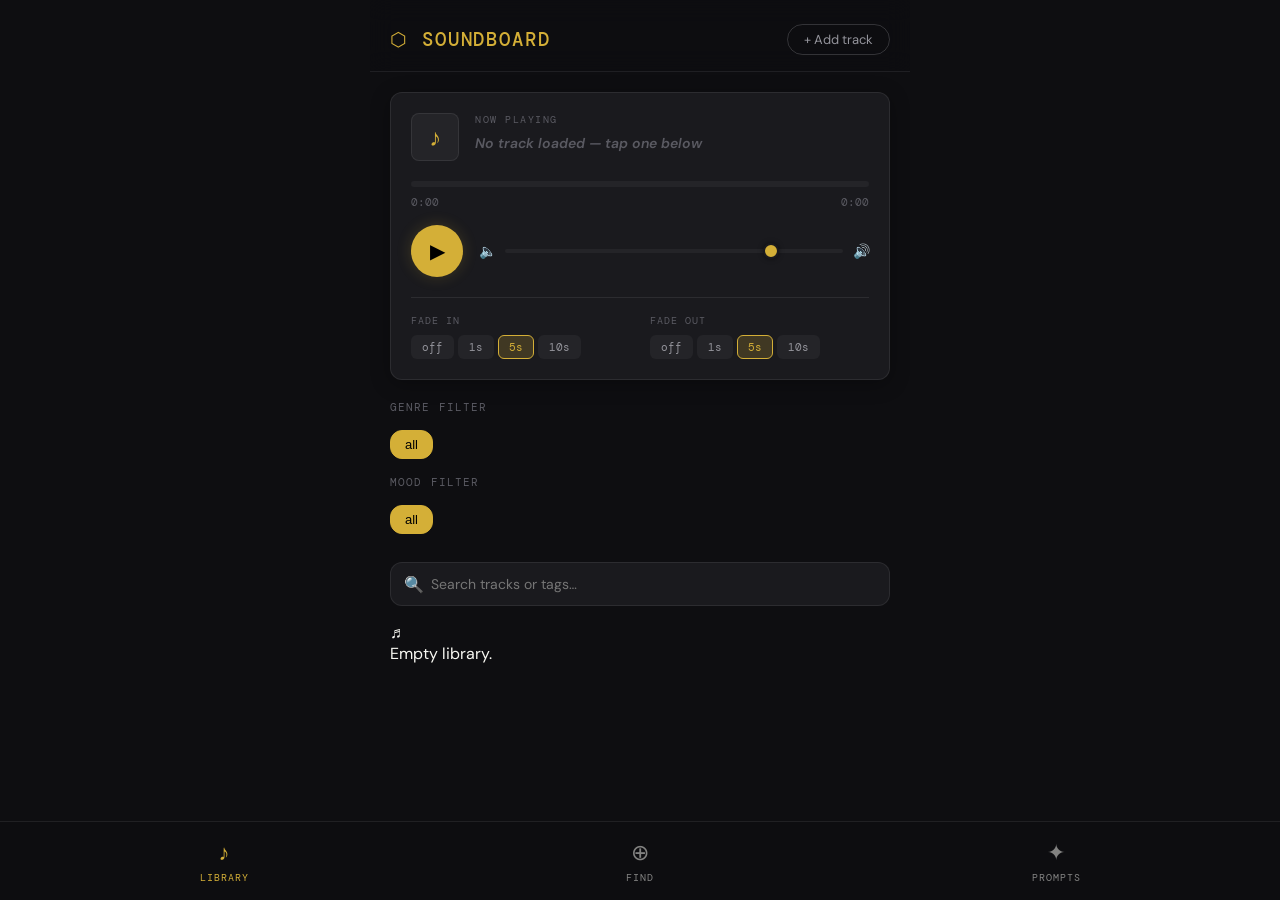
==== commit 151e2579: "feat: Add IndexedDB blob storage for audio files, enhance file status indicators, and refine filter " ====
--- a/music-box/index.html
+++ b/music-box/index.html
@@ -69,21 +69,21 @@
 
         <div class="fade-section">
           <div class="fade-group">
+            <span class="fade-label">Fade in</span>
+            <div class="fade-btns" id="fade-in-btns">
+              <button class="fade-btn" onclick="window.UI.setFadeIn(this,0)">off</button>
+              <button class="fade-btn" onclick="window.UI.setFadeIn(this,1)">1s</button>
+              <button class="fade-btn active" onclick="window.UI.setFadeIn(this,5)">5s</button>
+              <button class="fade-btn" onclick="window.UI.setFadeIn(this,10)">10s</button>
+            </div>
+          </div>
+          <div class="fade-group">
             <span class="fade-label">Fade out</span>
             <div class="fade-btns" id="fade-out-btns">
-              <button class="fade-btn active" onclick="window.UI.setFadeOut(this,0)">off</button>
+              <button class="fade-btn" onclick="window.UI.setFadeOut(this,0)">off</button>
               <button class="fade-btn" onclick="window.UI.setFadeOut(this,1)">1s</button>
-              <button class="fade-btn" onclick="window.UI.setFadeOut(this,5)">5s</button>
+              <button class="fade-btn active" onclick="window.UI.setFadeOut(this,5)">5s</button>
               <button class="fade-btn" onclick="window.UI.setFadeOut(this,10)">10s</button>
-            </div>
-          </div>
-          <div class="fade-group">
-            <span class="fade-label">Fade in</span>
-            <div class="fade-btns" id="fade-in-btns">
-              <button class="fade-btn active" onclick="window.UI.setFadeIn(this,0)">off</button>
-              <button class="fade-btn" onclick="window.UI.setFadeIn(this,1)">1s</button>
-              <button class="fade-btn" onclick="window.UI.setFadeIn(this,5)">5s</button>
-              <button class="fade-btn" onclick="window.UI.setFadeIn(this,10)">10s</button>
             </div>
           </div>
         </div>
@@ -166,28 +166,35 @@
 
         <div class="form-group">
           <label class="form-label">Audio File</label>
-          <div style="display:flex; gap:8px">
-            <div id="file-pick-area" class="btn-ghost"
-              style="flex:1; padding:20px; text-align:center; border: 1px dashed var(--border-strong); cursor:pointer"
-              onclick="document.getElementById('file-input').click()">
-              <span style="font-size:24px">📁</span>
-              <p id="file-label" style="font-size:12px; margin-top:8px">Standard Pick</p>
-            </div>
-            <div class="btn-ghost"
-              style="flex:1; padding:20px; text-align:center; border: 1px solid var(--accent); cursor:pointer"
-              onclick="window.UI.selectWithDirectAccess()">
-              <span style="font-size:24px">🔒</span>
-              <p style="font-size:12px; margin-top:8px">Persistent Mode (Chrome/Edge)</p>
-            </div>
+          <div id="file-pick-area" class="btn-ghost"
+            style="padding:24px; text-align:center; border: 1px dashed var(--accent); cursor:pointer; background: var(--surface-hover)"
+            onclick="window.UI.pickFileUnified()">
+            <span style="font-size:32px">📁</span>
+            <p id="file-label" style="font-size:14px; margin-top:8px; color: var(--text)">Choose Soundtrack File</p>
+            <p class="sub" style="margin-top:4px; font-size:10px">Persistent Mode will be used if your browser supports
+              it.</p>
           </div>
           <input type="file" id="file-input" accept="audio/*" style="display:none"
             onchange="window.UI.onFileChosen(this)">
-          <p class="sub" style="margin-top:8px; font-size:10px">Persistent mode saves file location for reload.</p>
-        </div>
-
-        <div class="form-group">
-          <label class="form-label">Display Name</label>
-          <input class="form-input" id="track-name-input" type="text" placeholder="e.g. Saloon Duel">
+        </div>
+
+        <div class="form-group">
+          <div style="display:flex; justify-content:space-between; align-items:flex-end; margin-bottom: 4px">
+            <label class="form-label" style="margin-bottom:0">Display Name (optional)</label>
+            <button class="btn btn-ghost" style="font-size:10px; padding:2px 8px"
+              onclick="window.UI.fillNameFromFilename()">Use Filename</button>
+          </div>
+          <input class="form-input" id="track-name-input" type="text" placeholder="Leave empty to use tags as title">
+        </div>
+
+        <div class="form-group"
+          style="display:flex; align-items:center; gap:10px; padding:12px; background:var(--surface-active); border-radius:8px; border:1px solid var(--border)">
+          <input type="checkbox" id="store-blob-input" style="width:20px; height:20px; accent-color:var(--accent)">
+          <label for="store-blob-input" style="font-size:13px; color:var(--text); cursor:pointer">
+            Store file in browser (offline)
+            <div style="font-size:10px; color:var(--text-dim); margin-top:2px">Saves the whole audio file for true
+              persistence (takes more space).</div>
+          </label>
         </div>
 
         <div class="form-group">
@@ -202,7 +209,8 @@
 
         <div style="display:flex; gap:12px; margin-top:24px;">
           <button class="btn btn-ghost" style="flex:1" onclick="window.UI.closeModal()">Cancel</button>
-          <button class="btn btn-accent" style="flex:2" onclick="window.UI.confirmAddTrack()">Add to Library</button>
+          <button class="btn btn-accent" id="confirm-add-btn" style="flex:2" onclick="window.UI.confirmAddTrack()">Add
+            to Library</button>
         </div>
       </div>
     </div>
